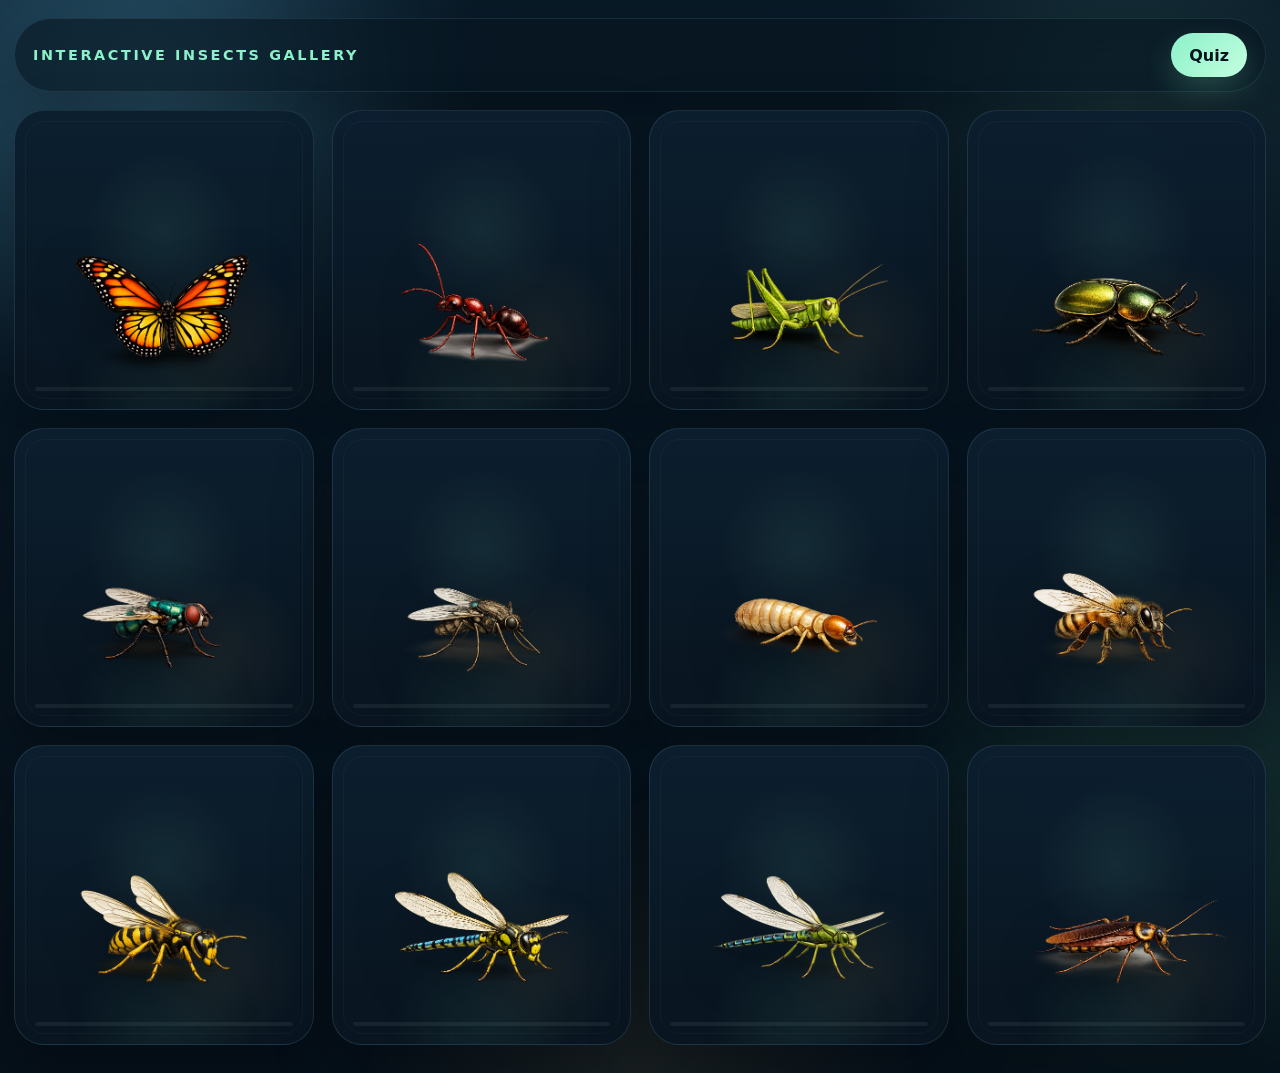
==== index.html @ 1a3d2094 "Push to Gitlab" ====
<!DOCTYPE html>
<html lang="en">
<head>
  <meta charset="UTF-8" />
  <meta name="viewport" content="width=device-width, initial-scale=1.0" />
  <title>Bio Lab Insects</title>
  <meta name="description" content="Interactive insect gallery for a university bio lab." />
  <link rel="stylesheet" href="css/styles.css" />
</head>
<body>
  <div class="app-shell">
    <header class="topbar">
      <div class="brand">Interactive Insects Gallery</div>
      <a class="quiz-link" href="quiz.html">Quiz</a>
    </header>

    <main class="gallery-wrap">
      <div id="insect-grid" class="insect-grid" aria-label="Interactive insect gallery"></div>
    </main>
  </div>

  <div id="sr-status" class="sr-only" aria-live="polite"></div>

  <script src="js/app.js"></script>
</body>
</html>
---- css/styles.css ----
:root {
  --bg-1: #06111b;
  --bg-2: #091a28;
  --panel: rgba(10, 28, 43, 0.82);
  --panel-2: rgba(13, 35, 52, 0.96);
  --line: rgba(143, 194, 226, 0.12);
  --line-strong: rgba(143, 194, 226, 0.28);
  --text: #eaf6ff;
  --muted: #9fb8c8;
  --accent: #8cf1c9;
  --accent-2: #ffd67a;
  --shadow: 0 24px 60px rgba(0, 0, 0, 0.32);
  --radius-xl: 30px;
  --radius-lg: 26px;
  --radius-md: 20px;
}

* {
  box-sizing: border-box;
}

html {
  scroll-behavior: smooth;
}

body {
  margin: 0;
  min-height: 100vh;
  font-family: Inter, ui-sans-serif, system-ui, -apple-system, BlinkMacSystemFont, "Segoe UI", sans-serif;
  color: var(--text);
  background:
    radial-gradient(circle at 12% 8%, rgba(121, 215, 255, 0.18), transparent 22%),
    radial-gradient(circle at 88% 10%, rgba(140, 241, 201, 0.12), transparent 18%),
    radial-gradient(circle at 50% 100%, rgba(255, 214, 122, 0.08), transparent 22%),
    linear-gradient(180deg, var(--bg-2) 0%, var(--bg-1) 100%);
}

body::before,
body::after {
  content: "";
  position: fixed;
  inset: auto;
  width: 34vw;
  height: 34vw;
  max-width: 420px;
  max-height: 420px;
  border-radius: 50%;
  filter: blur(78px);
  opacity: 0.12;
  pointer-events: none;
  z-index: 0;
}

body::before {
  top: -110px;
  left: -110px;
  background: #69d1ff;
}

body::after {
  right: -100px;
  bottom: -120px;
  background: #72f2b5;
}

.app-shell {
  position: relative;
  z-index: 1;
  width: min(1400px, calc(100% - 28px));
  margin: 0 auto;
  padding: 18px 0 28px;
}

.topbar {
  display: flex;
  justify-content: space-between;
  align-items: center;
  gap: 16px;
  padding: 14px 18px;
  border-radius: 999px;
  background: rgba(7, 21, 32, 0.62);
  border: 1px solid var(--line);
  backdrop-filter: blur(18px);
  box-shadow: var(--shadow);
}

.brand {
  font-size: 0.9rem;
  font-weight: 700;
  letter-spacing: 0.18em;
  text-transform: uppercase;
  color: var(--accent);
  white-space: nowrap;
}

.quiz-link,
.back-link {
  display: inline-flex;
  align-items: center;
  justify-content: center;
  min-height: 44px;
  padding: 0 18px;
  border-radius: 999px;
  text-decoration: none;
  font-weight: 700;
  color: #07141d;
  background: linear-gradient(135deg, var(--accent), #c3ffe0);
  box-shadow: 0 14px 30px rgba(140, 241, 201, 0.2);
  transition: transform 180ms ease, box-shadow 180ms ease;
}

.quiz-link:hover,
.back-link:hover {
  transform: translateY(-1px);
}

.gallery-wrap {
  margin-top: 18px;
}

.insect-grid {
  display: grid;
  grid-template-columns: repeat(4, minmax(0, 1fr));
  gap: 18px;
}

.insect-card {
  position: relative;
  aspect-ratio: 1 / 1;
  display: flex;
  align-items: center;
  justify-content: center;
  padding: 16px;
  overflow: hidden;
  border-radius: var(--radius-xl);
  border: 1px solid rgba(143, 194, 226, 0.14);
  background:
    radial-gradient(circle at 50% 40%, rgba(140, 241, 201, 0.08), transparent 34%),
    radial-gradient(circle at 70% 75%, rgba(255, 214, 122, 0.06), transparent 26%),
    linear-gradient(180deg, rgba(12, 31, 47, 0.98), rgba(9, 21, 32, 0.98));
  box-shadow: var(--shadow);
  cursor: pointer;
  user-select: none;
  touch-action: manipulation;
  transition: transform 180ms ease, border-color 180ms ease, box-shadow 180ms ease, opacity 180ms ease;
  isolation: isolate;
}

.insect-card::before {
  content: "";
  position: absolute;
  inset: 10px;
  border-radius: calc(var(--radius-xl) - 10px);
  border: 1px solid rgba(255, 255, 255, 0.03);
  pointer-events: none;
}

.insect-card::after {
  content: "";
  position: absolute;
  inset: auto 12% -18% 12%;
  height: 46%;
  background: radial-gradient(circle, rgba(140, 241, 201, 0.1), transparent 70%);
  filter: blur(18px);
  pointer-events: none;
  opacity: 0.8;
}

.insect-card:hover {
  transform: translateY(-4px);
  border-color: var(--line-strong);
  box-shadow: 0 28px 60px rgba(0, 0, 0, 0.36);
}

.insect-card:focus-visible {
  outline: 3px solid rgba(121, 215, 255, 0.5);
  outline-offset: 3px;
}

.insect-card.is-active {
  border-color: rgba(255, 214, 122, 0.74);
  box-shadow: 0 26px 70px rgba(255, 214, 122, 0.18);
}

.insect-card.is-holding .hold-meter::after {
  transform: scaleX(1);
}

.insect-card.is-busy {
  opacity: 0.34;
  cursor: not-allowed;
}

.card-media {
  position: relative;
  z-index: 1;
  width: 100%;
  height: 100%;
  display: grid;
  place-items: center;
  padding: 16px;
}

.card-media img {
  max-width: 100%;
  max-height: 100%;
  width: auto;
  height: auto;
  object-fit: contain;
  filter: drop-shadow(0 18px 24px rgba(0, 0, 0, 0.28));
  transition: transform 220ms ease, filter 220ms ease;
  transform: translateZ(0);
}

.insect-card:hover .card-media img,
.insect-card.is-active .card-media img {
  transform: scale(1.03) translateY(-2px);
  filter: drop-shadow(0 26px 32px rgba(0, 0, 0, 0.36));
}

.hold-meter {
  position: absolute;
  left: 20px;
  right: 20px;
  bottom: 18px;
  height: 4px;
  border-radius: 999px;
  overflow: hidden;
  background: rgba(255, 255, 255, 0.06);
}

.hold-meter::after {
  content: "";
  position: absolute;
  inset: 0;
  transform-origin: left center;
  transform: scaleX(0);
  transition: transform 2s linear;
  background: linear-gradient(90deg, var(--accent), var(--accent-2));
}

.quiz-page {
  min-height: 100vh;
  display: grid;
  place-items: center;
  padding: 24px;
}

.quiz-panel {
  width: min(680px, 100%);
  padding: 36px;
  border-radius: 32px;
  text-align: center;
  background: rgba(8, 25, 38, 0.84);
  border: 1px solid var(--line);
  backdrop-filter: blur(18px);
  box-shadow: var(--shadow);
}

.quiz-panel h1 {
  margin: 0 0 10px;
  font-size: clamp(2rem, 5vw, 3rem);
}

.quiz-panel p {
  margin: 0;
  color: var(--muted);
  line-height: 1.7;
}

.quiz-actions {
  margin-top: 22px;
  display: flex;
  justify-content: center;
}

.sr-only {
  position: absolute;
  width: 1px;
  height: 1px;
  padding: 0;
  margin: -1px;
  overflow: hidden;
  clip: rect(0, 0, 0, 0);
  white-space: nowrap;
  border: 0;
}

@media (max-width: 1100px) {
  .insect-grid {
    grid-template-columns: repeat(3, minmax(0, 1fr));
  }
}

@media (max-width: 760px) {
  .app-shell {
    width: min(100% - 18px, 100%);
  }

  .topbar {
    padding: 12px 14px;
  }

  .brand {
    font-size: 0.76rem;
    letter-spacing: 0.14em;
  }

  .insect-grid {
    grid-template-columns: repeat(2, minmax(0, 1fr));
    gap: 14px;
  }

  .insect-card {
    padding: 10px;
    border-radius: 22px;
  }

  .card-media {
    padding: 10px;
  }

  .hold-meter {
    left: 14px;
    right: 14px;
    bottom: 12px;
  }

  .quiz-panel {
    padding: 28px 22px;
  }
}
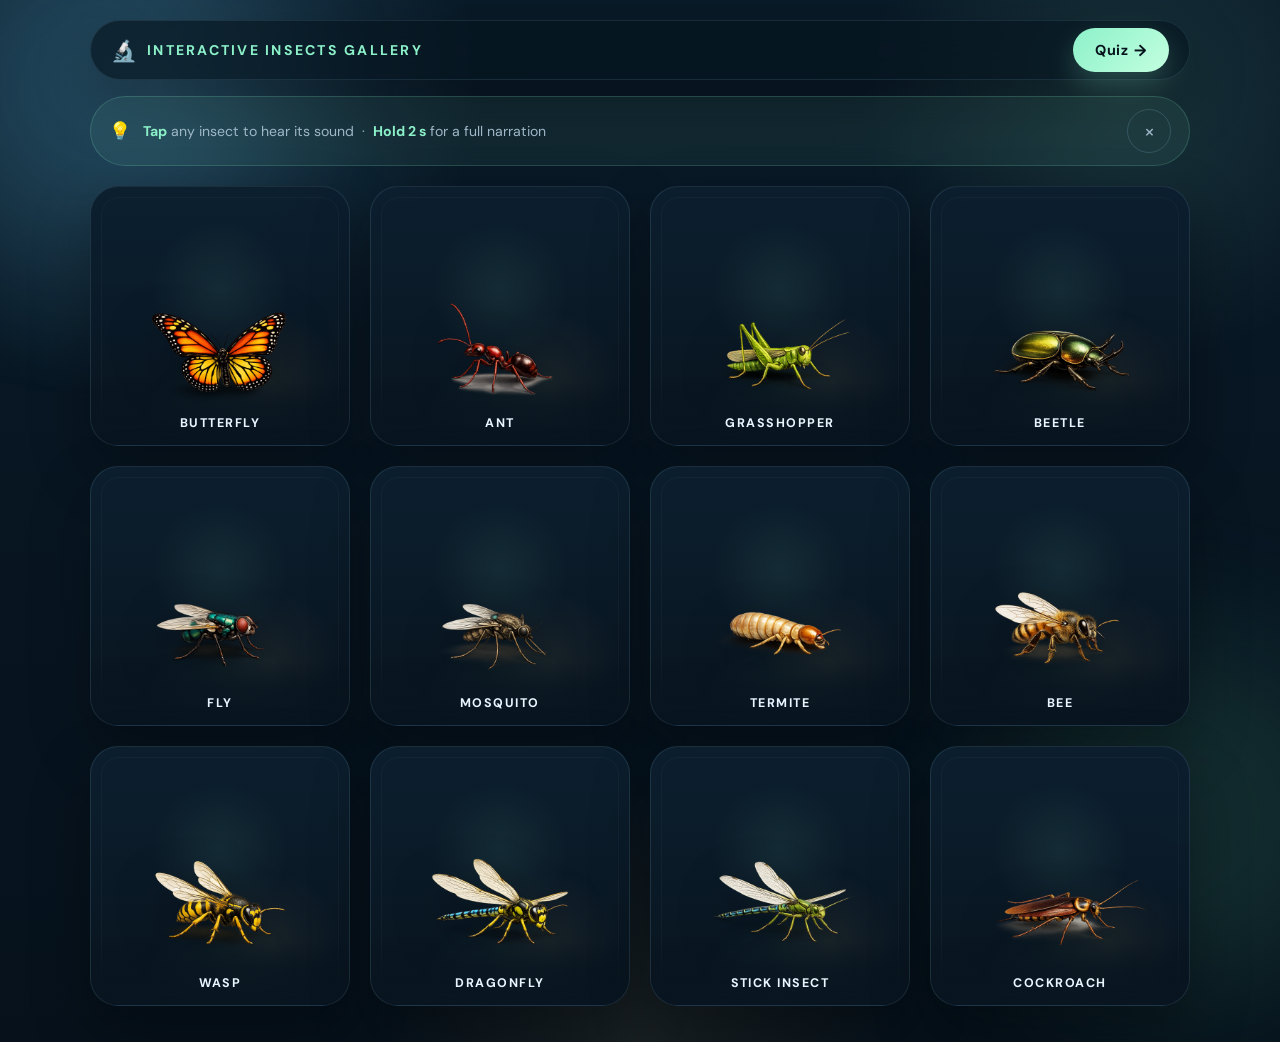
==== commit 7f800440: "Optimization for Ipad 11inch" ====
--- a/index.html
+++ b/index.html
@@ -2,16 +2,34 @@
 <html lang="en">
 <head>
   <meta charset="UTF-8" />
-  <meta name="viewport" content="width=device-width, initial-scale=1.0" />
+  <!--
+    iPad 11-inch (iPad Air 4/5, iPad Pro 11"):
+    Portrait: 834 × 1194 pt  |  Landscape: 1194 × 834 pt
+    viewport-fit=cover handles notch/safe-area on newer iPad Pro models
+  -->
+  <meta name="viewport" content="width=device-width, initial-scale=1.0, viewport-fit=cover" />
+  <meta name="apple-mobile-web-app-capable" content="yes" />
+  <meta name="apple-mobile-web-app-status-bar-style" content="black-translucent" />
   <title>Bio Lab Insects</title>
   <meta name="description" content="Interactive insect gallery for a university bio lab." />
+  <link rel="preconnect" href="https://fonts.googleapis.com" />
+  <link rel="preconnect" href="https://fonts.gstatic.com" crossorigin />
+  <link href="https://fonts.googleapis.com/css2?family=DM+Sans:ital,opsz,wght@0,9..40,400;0,9..40,600;0,9..40,700;0,9..40,800&family=Space+Mono:wght@400;700&display=swap" rel="stylesheet" />
   <link rel="stylesheet" href="css/styles.css" />
 </head>
 <body>
   <div class="app-shell">
     <header class="topbar">
-      <div class="brand">Interactive Insects Gallery</div>
-      <a class="quiz-link" href="quiz.html">Quiz</a>
+      <div class="brand">
+        <span class="brand-icon" aria-hidden="true">🔬</span>
+        <span class="brand-text">Interactive Insects Gallery</span>
+      </div>
+      <div class="topbar-actions">
+        <a class="quiz-link" href="quiz.html" aria-label="Take the insect quiz">
+          <span>Quiz</span>
+          <span class="quiz-link-arrow" aria-hidden="true">→</span>
+        </a>
+      </div>
     </header>
 
     <main class="gallery-wrap">
--- a/css/styles.css
+++ b/css/styles.css
@@ -1,3 +1,9 @@
+/* ═══════════════════════════════════════════════════════════════════════════
+   INSECT EXPLORER — Optimised for iPad 11-inch (834pt portrait / 1194pt landscape)
+   Tested targets: Safari iPadOS 16+, Chrome iOS/iPadOS 120+
+   ═══════════════════════════════════════════════════════════════════════════ */
+
+/* ── Design tokens ──────────────────────────────────────────────────────── */
 :root {
   --bg-1: #06111b;
   --bg-2: #091a28;
@@ -10,31 +16,60 @@
   --accent: #8cf1c9;
   --accent-2: #ffd67a;
   --shadow: 0 24px 60px rgba(0, 0, 0, 0.32);
-  --radius-xl: 30px;
-  --radius-lg: 26px;
-  --radius-md: 20px;
-}
-
-* {
-  box-sizing: border-box;
-}
+  --radius-xl: 28px;
+  --radius-lg: 22px;
+  --radius-md: 18px;
+
+  /* iPad 11" grid — portrait: 3 col, landscape: 4 col */
+  --grid-cols: 3;
+  --grid-gap: 20px;
+
+  /* Touch target floor — Apple HIG recommends 44pt minimum */
+  --touch-min: 44px;
+
+  /* Safe area insets for iPad Pro 11" with Face ID */
+  --safe-top:    env(safe-area-inset-top,    0px);
+  --safe-right:  env(safe-area-inset-right,  0px);
+  --safe-bottom: env(safe-area-inset-bottom, 0px);
+  --safe-left:   env(safe-area-inset-left,   0px);
+
+  /* Font stack — DM Sans loaded from Google Fonts; Space Mono for mono accents */
+  --font-body: "DM Sans", ui-sans-serif, -apple-system, BlinkMacSystemFont, sans-serif;
+  --font-mono: "Space Mono", ui-monospace, monospace;
+}
+
+/* ── Reset ──────────────────────────────────────────────────────────────── */
+*, *::before, *::after { box-sizing: border-box; }
 
 html {
   scroll-behavior: smooth;
+  /* Prevent iPadOS Safari from auto-zooming on input focus (not relevant here
+     but good hygiene; text-size-adjust stops font inflation in landscape) */
+  -webkit-text-size-adjust: 100%;
+  text-size-adjust: 100%;
 }
 
 body {
   margin: 0;
-  min-height: 100vh;
-  font-family: Inter, ui-sans-serif, system-ui, -apple-system, BlinkMacSystemFont, "Segoe UI", sans-serif;
+  min-height: 100svh; /* svh is supported in Safari 15.4+ / Chrome 108+ */
+  font-family: var(--font-body);
+  font-size: 16px; /* explicit base; rem values are stable */
   color: var(--text);
+  /* -webkit-overflow-scrolling: touch is deprecated but harmless */
+  overscroll-behavior: none; /* prevent pull-to-refresh while holding cards */
   background:
-    radial-gradient(circle at 12% 8%, rgba(121, 215, 255, 0.18), transparent 22%),
+    radial-gradient(circle at 12% 8%,  rgba(121, 215, 255, 0.18), transparent 22%),
     radial-gradient(circle at 88% 10%, rgba(140, 241, 201, 0.12), transparent 18%),
-    radial-gradient(circle at 50% 100%, rgba(255, 214, 122, 0.08), transparent 22%),
+    radial-gradient(circle at 50% 100%,rgba(255, 214, 122, 0.08), transparent 22%),
     linear-gradient(180deg, var(--bg-2) 0%, var(--bg-1) 100%);
-}
-
+  /* iPad-safe padding */
+  padding-top: var(--safe-top);
+  padding-left: var(--safe-left);
+  padding-right: var(--safe-right);
+  padding-bottom: var(--safe-bottom);
+}
+
+/* Ambient glow orbs — fixed so they don't scroll */
 body::before,
 body::after {
   content: "";
@@ -42,108 +77,159 @@
   inset: auto;
   width: 34vw;
   height: 34vw;
-  max-width: 420px;
-  max-height: 420px;
+  max-width: 380px;
+  max-height: 380px;
   border-radius: 50%;
-  filter: blur(78px);
-  opacity: 0.12;
+  filter: blur(72px);
+  opacity: 0.11;
   pointer-events: none;
   z-index: 0;
 }
-
-body::before {
-  top: -110px;
-  left: -110px;
-  background: #69d1ff;
-}
-
-body::after {
-  right: -100px;
-  bottom: -120px;
-  background: #72f2b5;
-}
-
+body::before { top: -100px; left: -100px; background: #69d1ff; }
+body::after  { right: -90px; bottom: -110px; background: #72f2b5; }
+
+/* ── App shell ──────────────────────────────────────────────────────────── */
 .app-shell {
   position: relative;
   z-index: 1;
-  width: min(1400px, calc(100% - 28px));
+  /*
+    iPad 11" portrait: 834pt usable. We want a comfortable content width
+    with symmetrical gutters. max-width 800px gives ~17px side padding each.
+    In landscape (1194pt) we cap at 1100px.
+  */
+  width: min(1100px, calc(100% - 32px));
   margin: 0 auto;
-  padding: 18px 0 28px;
-}
-
+  padding: 20px 0 36px;
+}
+
+/* ── Top navigation bar ─────────────────────────────────────────────────── */
 .topbar {
   display: flex;
   justify-content: space-between;
   align-items: center;
   gap: 16px;
-  padding: 14px 18px;
+  padding: 0 20px;
+  height: 60px; /* fixed height — taller than 44pt for comfortable tap area */
   border-radius: 999px;
-  background: rgba(7, 21, 32, 0.62);
+  background: rgba(7, 21, 32, 0.68);
   border: 1px solid var(--line);
-  backdrop-filter: blur(18px);
+  backdrop-filter: blur(20px);
+  -webkit-backdrop-filter: blur(20px);
   box-shadow: var(--shadow);
+  /* Prevent accidental text selection while tapping */
+  -webkit-user-select: none;
+  user-select: none;
 }
 
 .brand {
-  font-size: 0.9rem;
+  display: flex;
+  align-items: center;
+  gap: 10px;
+  min-width: 0; /* allow truncation */
+}
+
+.brand-icon {
+  font-size: 1.3rem;
+  flex-shrink: 0;
+}
+
+.brand-text {
+  font-size: 0.88rem;
   font-weight: 700;
-  letter-spacing: 0.18em;
+  letter-spacing: 0.16em;
   text-transform: uppercase;
   color: var(--accent);
   white-space: nowrap;
-}
-
+  overflow: hidden;
+  text-overflow: ellipsis;
+}
+
+/* Quiz / Back links — pill buttons */
 .quiz-link,
 .back-link {
   display: inline-flex;
   align-items: center;
-  justify-content: center;
-  min-height: 44px;
-  padding: 0 18px;
+  gap: 6px;
+  min-height: var(--touch-min); /* 44px — Apple HIG touch target */
+  min-width: var(--touch-min);
+  padding: 0 22px;
   border-radius: 999px;
   text-decoration: none;
   font-weight: 700;
+  font-size: 0.9rem;
+  letter-spacing: 0.04em;
   color: #07141d;
   background: linear-gradient(135deg, var(--accent), #c3ffe0);
-  box-shadow: 0 14px 30px rgba(140, 241, 201, 0.2);
-  transition: transform 180ms ease, box-shadow 180ms ease;
-}
-
-.quiz-link:hover,
-.back-link:hover {
-  transform: translateY(-1px);
-}
-
-.gallery-wrap {
-  margin-top: 18px;
-}
-
+  box-shadow: 0 12px 28px rgba(140, 241, 201, 0.22);
+  /* Use opacity for active state — more reliable than :hover on iOS Safari */
+  transition: opacity 150ms ease, transform 150ms ease;
+  -webkit-tap-highlight-color: transparent;
+  touch-action: manipulation;
+}
+
+.quiz-link-arrow { font-size: 1rem; }
+
+/* Active state works on both touch and mouse */
+.quiz-link:active,
+.back-link:active {
+  opacity: 0.82;
+  transform: scale(0.97);
+}
+
+/* Hover only on devices that support it (non-touch) */
+@media (hover: hover) {
+  .quiz-link:hover,
+  .back-link:hover {
+    transform: translateY(-2px);
+    box-shadow: 0 18px 36px rgba(140, 241, 201, 0.28);
+  }
+}
+
+/* ── Gallery section ────────────────────────────────────────────────────── */
+.gallery-wrap { margin-top: 20px; }
+
+/* ── Insect grid ─────────────────────────────────────────────────────────
+   iPad 11" portrait (834pt): 3 columns gives ~252pt per card — ideal.
+   iPad 11" landscape (1194pt): 4 columns via orientation media query.
+   ──────────────────────────────────────────────────────────────────────── */
 .insect-grid {
   display: grid;
-  grid-template-columns: repeat(4, minmax(0, 1fr));
-  gap: 18px;
-}
-
+  grid-template-columns: repeat(var(--grid-cols), minmax(0, 1fr));
+  gap: var(--grid-gap);
+}
+
+/* ── Individual insect card ─────────────────────────────────────────────── */
 .insect-card {
   position: relative;
   aspect-ratio: 1 / 1;
   display: flex;
   align-items: center;
   justify-content: center;
-  padding: 16px;
+  padding: 18px;
   overflow: hidden;
   border-radius: var(--radius-xl);
-  border: 1px solid rgba(143, 194, 226, 0.14);
+  border: 1.5px solid rgba(143, 194, 226, 0.14);
   background:
     radial-gradient(circle at 50% 40%, rgba(140, 241, 201, 0.08), transparent 34%),
     radial-gradient(circle at 70% 75%, rgba(255, 214, 122, 0.06), transparent 26%),
     linear-gradient(180deg, rgba(12, 31, 47, 0.98), rgba(9, 21, 32, 0.98));
   box-shadow: var(--shadow);
   cursor: pointer;
+  /* Separate transitions for each property avoids jank on iPad GPU compositing */
+  transition:
+    transform 180ms ease,
+    border-color 180ms ease,
+    box-shadow 180ms ease,
+    opacity 180ms ease;
+  isolation: isolate;
+  /* Critical for touch on iPad — prevents scroll-cancellation fighting */
+  touch-action: none;
+  -webkit-user-select: none;
   user-select: none;
-  touch-action: manipulation;
-  transition: transform 180ms ease, border-color 180ms ease, box-shadow 180ms ease, opacity 180ms ease;
-  isolation: isolate;
+  -webkit-touch-callout: none;
+  /* Promote to its own GPU layer for smooth transforms */
+  will-change: transform;
+  -webkit-tap-highlight-color: transparent;
 }
 
 .insect-card::before {
@@ -166,15 +252,27 @@
   opacity: 0.8;
 }
 
-.insect-card:hover {
-  transform: translateY(-4px);
-  border-color: var(--line-strong);
-  box-shadow: 0 28px 60px rgba(0, 0, 0, 0.36);
+/* Hover — only fire on pointer:fine (mouse/trackpad on iPad with Magic Keyboard) */
+@media (hover: hover) and (pointer: fine) {
+  .insect-card:hover {
+    transform: translateY(-4px);
+    border-color: var(--line-strong);
+    box-shadow: 0 28px 60px rgba(0, 0, 0, 0.36);
+  }
+  .insect-card:hover .card-media img {
+    transform: scale(1.04) translateY(-2px);
+    filter: drop-shadow(0 26px 32px rgba(0, 0, 0, 0.36));
+  }
+}
+
+/* Active press feedback for touch — immediate visual response */
+.insect-card:active:not(.is-busy) {
+  transform: scale(0.97);
 }
 
 .insect-card:focus-visible {
-  outline: 3px solid rgba(121, 215, 255, 0.5);
-  outline-offset: 3px;
+  outline: 3px solid rgba(121, 215, 255, 0.6);
+  outline-offset: 4px;
 }
 
 .insect-card.is-active {
@@ -182,15 +280,12 @@
   box-shadow: 0 26px 70px rgba(255, 214, 122, 0.18);
 }
 
-.insect-card.is-holding .hold-meter::after {
-  transform: scaleX(1);
-}
-
 .insect-card.is-busy {
   opacity: 0.34;
   cursor: not-allowed;
 }
 
+/* ── Card media (image container) ─────────────────────────────────────── */
 .card-media {
   position: relative;
   z-index: 1;
@@ -198,7 +293,7 @@
   height: 100%;
   display: grid;
   place-items: center;
-  padding: 16px;
+  padding: 20px 20px 44px; /* bottom padding makes room for the name label */
 }
 
 .card-media img {
@@ -209,124 +304,761 @@
   object-fit: contain;
   filter: drop-shadow(0 18px 24px rgba(0, 0, 0, 0.28));
   transition: transform 220ms ease, filter 220ms ease;
+  /* translateZ(0) triggers GPU rasterisation → smoother animations on A-series */
   transform: translateZ(0);
-}
-
-.insect-card:hover .card-media img,
+  pointer-events: none;
+  -webkit-user-drag: none;
+  user-select: none;
+  /* Crisp insect edges — turn off browser smoothing that blurs pixel art/photos */
+  image-rendering: -webkit-optimize-contrast;
+}
+
 .insect-card.is-active .card-media img {
-  transform: scale(1.03) translateY(-2px);
+  transform: scale(1.04) translateY(-2px);
   filter: drop-shadow(0 26px 32px rgba(0, 0, 0, 0.36));
 }
 
+/* ── Card name label ────────────────────────────────────────────────────── */
+.card-name {
+  position: absolute;
+  bottom: 0;
+  left: 0;
+  right: 0;
+  z-index: 2;
+  padding: 32px 14px 14px;
+  text-align: center;
+  font-size: 0.78rem;
+  font-weight: 700;
+  letter-spacing: 0.12em;
+  text-transform: uppercase;
+  color: var(--text);
+  background: linear-gradient(
+    to bottom,
+    transparent 0%,
+    rgba(9, 21, 32, 0.72) 40%,
+    rgba(9, 21, 32, 0.97) 100%
+  );
+  pointer-events: none;
+  transition: color 200ms ease;
+  /* Prevent label text from being selectable on long-press */
+  -webkit-user-select: none;
+  user-select: none;
+}
+
+.insect-card.is-active .card-name { color: var(--accent); }
+
+/* ── Hold-to-narrate progress meter ─────────────────────────────────────── */
 .hold-meter {
   position: absolute;
-  left: 20px;
-  right: 20px;
-  bottom: 18px;
-  height: 4px;
+  left: 16px;
+  right: 16px;
+  bottom: 50px; /* above name label */
+  height: 5px;
   border-radius: 999px;
   overflow: hidden;
-  background: rgba(255, 255, 255, 0.06);
-}
-
-.hold-meter::after {
-  content: "";
+  background: rgba(255, 255, 255, 0.08);
+  opacity: 0;
+  transition: opacity 200ms ease;
+  z-index: 3;
+}
+
+.insect-card.is-holding .hold-meter { opacity: 1; }
+
+.hold-meter-fill {
   position: absolute;
   inset: 0;
   transform-origin: left center;
   transform: scaleX(0);
+  background: linear-gradient(90deg, var(--accent), var(--accent-2));
+  border-radius: 999px;
+}
+
+.insect-card.is-holding .hold-meter-fill {
+  transform: scaleX(1);
   transition: transform 2s linear;
-  background: linear-gradient(90deg, var(--accent), var(--accent-2));
-}
-
-.quiz-page {
-  min-height: 100vh;
+}
+
+/* ── Close (stop narration) button ──────────────────────────────────────── */
+.card-close {
+  position: absolute;
+  top: 12px;
+  right: 12px;
+  z-index: 4;
+  /* 44×44 touch target — Apple HIG minimum */
+  width: 44px;
+  height: 44px;
+  border: 1px solid rgba(255, 255, 255, 0.16);
+  border-radius: 999px;
+  background: rgba(5, 14, 22, 0.82);
+  color: var(--text);
+  font: inherit;
+  font-size: 22px;
+  line-height: 1;
   display: grid;
   place-items: center;
-  padding: 24px;
-}
-
-.quiz-panel {
-  width: min(680px, 100%);
-  padding: 36px;
-  border-radius: 32px;
-  text-align: center;
-  background: rgba(8, 25, 38, 0.84);
-  border: 1px solid var(--line);
-  backdrop-filter: blur(18px);
-  box-shadow: var(--shadow);
-}
-
-.quiz-panel h1 {
-  margin: 0 0 10px;
-  font-size: clamp(2rem, 5vw, 3rem);
-}
-
-.quiz-panel p {
-  margin: 0;
+  cursor: pointer;
+  opacity: 0;
+  pointer-events: none;
+  transform: scale(0.88);
+  transition: opacity 160ms ease, transform 160ms ease, background 160ms ease;
+  backdrop-filter: blur(10px);
+  -webkit-backdrop-filter: blur(10px);
+  -webkit-tap-highlight-color: transparent;
+  touch-action: manipulation;
+}
+
+.insect-card.is-narrating .card-close {
+  opacity: 1;
+  pointer-events: auto;
+  transform: scale(1);
+}
+
+.card-close:active { background: rgba(20, 40, 58, 0.96); }
+
+@media (hover: hover) {
+  .card-close:hover {
+    background: rgba(12, 24, 36, 0.96);
+    border-color: rgba(255, 255, 255, 0.26);
+  }
+}
+
+.card-close:focus-visible {
+  outline: 3px solid rgba(121, 215, 255, 0.5);
+  outline-offset: 2px;
+}
+
+/* ── Hint banner ────────────────────────────────────────────────────────── */
+.hint-banner {
+  margin-top: 16px;
+  border-radius: 999px;
+  background: rgba(140, 241, 201, 0.07);
+  border: 1px solid rgba(140, 241, 201, 0.18);
+  backdrop-filter: blur(12px);
+  -webkit-backdrop-filter: blur(12px);
+  overflow: hidden;
+  animation: hintSlideIn 0.45s cubic-bezier(0.34, 1.56, 0.64, 1) both;
+}
+
+.hint-hiding { animation: hintSlideOut 0.32s ease forwards !important; }
+
+@keyframes hintSlideIn {
+  from { opacity: 0; transform: translateY(-10px); max-height: 0; }
+  to   { opacity: 1; transform: translateY(0);     max-height: 80px; }
+}
+@keyframes hintSlideOut {
+  from { opacity: 1; max-height: 80px; }
+  to   { opacity: 0; max-height: 0;    }
+}
+
+.hint-inner {
+  display: flex;
+  align-items: center;
+  gap: 12px;
+  padding: 12px 18px;
+}
+
+.hint-icon  { font-size: 1.1rem; flex-shrink: 0; }
+.hint-text  { flex: 1; font-size: 0.88rem; color: var(--muted); line-height: 1.45; }
+.hint-text strong { color: var(--accent); font-weight: 700; }
+
+.hint-close {
+  flex-shrink: 0;
+  /* 44×44 touch target */
+  width: 44px;
+  height: 44px;
+  border-radius: 50%;
+  border: 1px solid rgba(143, 194, 226, 0.2);
+  background: transparent;
   color: var(--muted);
-  line-height: 1.7;
-}
-
-.quiz-actions {
-  margin-top: 22px;
-  display: flex;
-  justify-content: center;
-}
-
+  font-size: 20px;
+  line-height: 1;
+  display: grid;
+  place-items: center;
+  cursor: pointer;
+  transition: background 150ms ease, color 150ms ease;
+  font-family: inherit;
+  -webkit-tap-highlight-color: transparent;
+}
+.hint-close:active { background: rgba(255, 255, 255, 0.08); color: var(--text); }
+
+/* ── Accessibility ──────────────────────────────────────────────────────── */
 .sr-only {
   position: absolute;
-  width: 1px;
-  height: 1px;
-  padding: 0;
-  margin: -1px;
+  width: 1px; height: 1px;
+  padding: 0; margin: -1px;
   overflow: hidden;
   clip: rect(0, 0, 0, 0);
   white-space: nowrap;
   border: 0;
 }
 
-@media (max-width: 1100px) {
-  .insect-grid {
-    grid-template-columns: repeat(3, minmax(0, 1fr));
-  }
-}
-
-@media (max-width: 760px) {
+/* ════════════════════════════════════════════════════════════════════════════
+   QUIZ PAGE STYLES
+   ════════════════════════════════════════════════════════════════════════════ */
+
+/* ── Quiz layout shell ──────────────────────────────────────────────────── */
+.quiz-page {
+  min-height: 100svh;
+  display: flex;
+  flex-direction: column;
+  align-items: center;
+  padding: 0 16px 48px;
+  /* Apply safe-area to padding */
+  padding-left: max(16px, calc(16px + var(--safe-left)));
+  padding-right: max(16px, calc(16px + var(--safe-right)));
+  padding-bottom: max(48px, calc(48px + var(--safe-bottom)));
+}
+
+/* ── Splash ─────────────────────────────────────────────────────────────── */
+#splash {
+  flex: 1;
+  display: flex;
+  align-items: center;
+  justify-content: center;
+  width: 100%;
+}
+
+.splash-panel {
+  width: min(580px, 100%);
+  padding: 52px 44px;
+  border-radius: 32px;
+  text-align: center;
+  background: rgba(8, 25, 38, 0.88);
+  border: 1px solid var(--line);
+  backdrop-filter: blur(22px);
+  -webkit-backdrop-filter: blur(22px);
+  box-shadow: var(--shadow);
+  animation: fadeUp 0.5s ease both;
+}
+
+.splash-panel .emoji-big {
+  font-size: 4.5rem;
+  line-height: 1;
+  margin-bottom: 20px;
+  display: block;
+}
+
+.splash-panel h1 {
+  margin: 0 0 14px;
+  font-size: clamp(2rem, 4vw, 2.8rem);
+  font-weight: 800;
+  background: linear-gradient(135deg, var(--accent), #c3ffe0);
+  -webkit-background-clip: text;
+  background-clip: text;
+  -webkit-text-fill-color: transparent;
+}
+
+.splash-panel p {
+  margin: 0 0 36px;
+  color: var(--muted);
+  font-size: 1.05rem;
+  line-height: 1.75;
+}
+
+.btn-start {
+  display: inline-flex;
+  align-items: center;
+  gap: 10px;
+  min-height: var(--touch-min); /* 44pt */
+  padding: 14px 40px;
+  border-radius: 999px;
+  border: none;
+  font-family: var(--font-body);
+  font-size: 1rem;
+  font-weight: 700;
+  letter-spacing: 0.04em;
+  cursor: pointer;
+  color: #07141d;
+  background: linear-gradient(135deg, var(--accent), #c3ffe0);
+  box-shadow: 0 14px 36px rgba(140, 241, 201, 0.26);
+  transition: opacity 150ms ease, transform 150ms ease;
+  -webkit-tap-highlight-color: transparent;
+  touch-action: manipulation;
+}
+.btn-start:active { opacity: 0.82; transform: scale(0.97); }
+@media (hover: hover) {
+  .btn-start:hover { transform: translateY(-2px); box-shadow: 0 20px 44px rgba(140, 241, 201, 0.32); }
+}
+
+/* ── Active quiz area ───────────────────────────────────────────────────── */
+#quiz-area {
+  display: none;
+  /*
+    iPad 11" portrait: 834pt — cap quiz at 900px to use full width nicely.
+    In landscape: up to 1100px.
+  */
+  width: min(900px, 100%);
+  margin-top: 28px;
+  animation: fadeUp 0.4s ease both;
+}
+
+/* Progress bar */
+.progress-wrap {
+  display: flex;
+  align-items: center;
+  gap: 16px;
+  margin-bottom: 22px;
+}
+
+.progress-track {
+  flex: 1;
+  height: 7px;
+  background: rgba(143, 194, 226, 0.12);
+  border-radius: 999px;
+  overflow: hidden;
+}
+
+.progress-fill {
+  height: 100%;
+  background: linear-gradient(90deg, var(--accent), var(--accent-2));
+  border-radius: 999px;
+  transition: width 0.4s cubic-bezier(0.34, 1.56, 0.64, 1);
+}
+
+.progress-label {
+  font-size: 0.82rem;
+  font-weight: 700;
+  letter-spacing: 0.1em;
+  color: var(--muted);
+  white-space: nowrap;
+  font-family: var(--font-mono);
+}
+
+/* ── Question card ──────────────────────────────────────────────────────── */
+.question-card {
+  padding: 30px 34px 28px;
+  border-radius: 28px;
+  background: rgba(8, 25, 38, 0.88);
+  border: 1px solid var(--line);
+  backdrop-filter: blur(22px);
+  -webkit-backdrop-filter: blur(22px);
+  box-shadow: var(--shadow);
+  margin-bottom: 22px;
+  animation: fadeUp 0.35s ease both;
+}
+
+.q-meta {
+  display: flex;
+  align-items: flex-start;
+  gap: 14px;
+  margin-bottom: 22px;
+}
+
+.q-badge {
+  display: inline-flex;
+  align-items: center;
+  justify-content: center;
+  width: 36px;
+  height: 36px;
+  border-radius: 50%;
+  background: linear-gradient(135deg, var(--accent), #c3ffe0);
+  color: #07141d;
+  font-size: 0.85rem;
+  font-weight: 800;
+  font-family: var(--font-mono);
+  flex-shrink: 0;
+  margin-top: 3px;
+}
+
+.q-text {
+  margin: 0;
+  font-size: clamp(1.05rem, 2.2vw, 1.22rem);
+  font-weight: 600;
+  color: var(--text);
+  line-height: 1.55;
+}
+
+/* ── Choice grid ────────────────────────────────────────────────────────── */
+/*
+  iPad 11" portrait: 4 columns fits nicely within 900px quiz container.
+  Each choice is ~200pt — comfortable for touch.
+*/
+.choices-grid {
+  display: grid;
+  grid-template-columns: repeat(4, 1fr);
+  gap: 16px;
+}
+
+.choice-btn {
+  position: relative;
+  aspect-ratio: 1 / 1;
+  display: flex;
+  flex-direction: column;
+  align-items: center;
+  justify-content: flex-end;
+  padding: 0 0 14px;
+  overflow: hidden;
+  border-radius: 22px;
+  border: 2px solid rgba(143, 194, 226, 0.14);
+  background:
+    radial-gradient(circle at 50% 40%, rgba(140, 241, 201, 0.06), transparent 50%),
+    linear-gradient(180deg, rgba(12, 31, 47, 0.98), rgba(9, 21, 32, 0.98));
+  cursor: pointer;
+  transition: transform 180ms ease, border-color 180ms ease, box-shadow 180ms ease;
+  -webkit-user-select: none;
+  user-select: none;
+  isolation: isolate;
+  -webkit-tap-highlight-color: transparent;
+  touch-action: manipulation;
+}
+
+/* Active press feedback */
+.choice-btn:active:not(:disabled) {
+  transform: scale(0.96);
+}
+
+@media (hover: hover) and (pointer: fine) {
+  .choice-btn:hover:not(:disabled) {
+    transform: translateY(-4px);
+    border-color: var(--line-strong);
+    box-shadow: 0 18px 40px rgba(0, 0, 0, 0.34);
+  }
+  .choice-btn:hover:not(:disabled) img { transform: scale(1.06); }
+}
+
+.choice-btn:focus-visible {
+  outline: 3px solid rgba(121, 215, 255, 0.5);
+  outline-offset: 3px;
+}
+
+.choice-btn img {
+  position: absolute;
+  inset: 0;
+  width: 100%;
+  height: 100%;
+  object-fit: contain;
+  padding: 14px 14px 46px;
+  pointer-events: none;
+  transition: transform 200ms ease, filter 200ms ease;
+  filter: drop-shadow(0 10px 16px rgba(0, 0, 0, 0.3));
+  image-rendering: -webkit-optimize-contrast;
+}
+
+.choice-label {
+  position: relative;
+  z-index: 2;
+  width: 100%;
+  padding: 0 8px;
+  text-align: center;
+  font-size: 0.78rem;
+  font-weight: 700;
+  letter-spacing: 0.06em;
+  text-transform: uppercase;
+  color: var(--muted);
+  transition: color 180ms ease;
+  white-space: nowrap;
+  overflow: hidden;
+  text-overflow: ellipsis;
+}
+
+.choice-btn:hover:not(:disabled) .choice-label { color: var(--text); }
+
+/* Feedback overlay */
+.feedback-overlay {
+  position: absolute;
+  inset: 0;
+  display: flex;
+  flex-direction: column;
+  align-items: center;
+  justify-content: center;
+  gap: 8px;
+  border-radius: 20px;
+  opacity: 0;
+  transition: opacity 0.2s ease;
+  z-index: 5;
+  padding: 12px;
+}
+
+.choice-btn.correct .feedback-overlay { background: rgba(14, 58, 34, 0.78); opacity: 1; }
+.choice-btn.wrong   .feedback-overlay { background: rgba(80, 12, 12, 0.78); opacity: 1; }
+
+.choice-btn.correct { border-color: rgba(140, 241, 201, 0.75); box-shadow: 0 0 0 1px rgba(140, 241, 201, 0.3), 0 18px 40px rgba(140, 241, 201, 0.18); }
+.choice-btn.wrong   { border-color: rgba(255, 80, 80, 0.65);   box-shadow: 0 0 0 1px rgba(255, 80, 80, 0.2),  0 18px 40px rgba(255, 60, 60, 0.14); }
+
+.choice-btn.dim { opacity: 0.32; }
+.choice-btn:disabled { cursor: default; }
+
+.feedback-icon {
+  font-size: 2.6rem;
+  line-height: 1;
+  display: inline-block;
+  animation: popIn 0.35s cubic-bezier(0.34, 1.56, 0.64, 1) both;
+}
+
+.feedback-name {
+  font-size: 0.74rem;
+  font-weight: 800;
+  letter-spacing: 0.08em;
+  text-transform: uppercase;
+  color: rgba(255, 255, 255, 0.92);
+  text-align: center;
+  animation: fadeUp 0.3s ease 0.1s both;
+  line-height: 1.3;
+}
+
+/* ── Quiz controls ──────────────────────────────────────────────────────── */
+.quiz-controls {
+  display: flex;
+  align-items: center;
+  justify-content: flex-end;
+  gap: 12px;
+  margin-top: 8px;
+}
+
+.btn-ghost {
+  display: inline-flex;
+  align-items: center;
+  justify-content: center;
+  gap: 7px;
+  min-height: var(--touch-min); /* 44pt */
+  padding: 0 24px;
+  border-radius: 999px;
+  border: 1px solid var(--line-strong);
+  background: transparent;
+  font-family: var(--font-body);
+  font-size: 0.88rem;
+  font-weight: 700;
+  letter-spacing: 0.06em;
+  color: var(--muted);
+  cursor: pointer;
+  transition: color 160ms ease, border-color 160ms ease, background 160ms ease;
+  -webkit-tap-highlight-color: transparent;
+  touch-action: manipulation;
+}
+
+.btn-ghost:active { background: rgba(255, 255, 255, 0.05); }
+
+@media (hover: hover) {
+  .btn-ghost:hover { color: var(--text); border-color: rgba(143, 194, 226, 0.45); background: rgba(255, 255, 255, 0.04); }
+}
+
+.btn-abort       { color: rgba(255, 100, 100, 0.7); border-color: rgba(255, 80, 80, 0.22); }
+.btn-abort:active{ background: rgba(255, 60, 60, 0.08); }
+@media (hover: hover) {
+  .btn-abort:hover { color: #ff7070; border-color: rgba(255, 80, 80, 0.5); background: rgba(255, 60, 60, 0.06); }
+}
+
+.controls-divider {
+  width: 1px;
+  height: 22px;
+  background: var(--line-strong);
+  flex-shrink: 0;
+}
+
+/* ── Results ────────────────────────────────────────────────────────────── */
+#results {
+  display: none;
+  flex: 1;
+  align-items: center;
+  justify-content: center;
+  width: 100%;
+}
+
+.results-panel {
+  width: min(540px, 100%);
+  padding: 52px 44px;
+  border-radius: 32px;
+  text-align: center;
+  background: rgba(8, 25, 38, 0.88);
+  border: 1px solid var(--line);
+  backdrop-filter: blur(22px);
+  -webkit-backdrop-filter: blur(22px);
+  box-shadow: var(--shadow);
+  animation: fadeUp 0.5s ease both;
+}
+
+.score-circle {
+  width: 140px;
+  height: 140px;
+  border-radius: 50%;
+  margin: 0 auto 26px;
+  display: flex;
+  flex-direction: column;
+  align-items: center;
+  justify-content: center;
+  background: conic-gradient(var(--accent) 0deg, rgba(143, 194, 226, 0.1) 0deg);
+  box-shadow: 0 0 0 7px rgba(8, 25, 38, 0.88), 0 0 0 9px rgba(140, 241, 201, 0.14);
+}
+
+.score-circle-inner {
+  width: 104px;
+  height: 104px;
+  border-radius: 50%;
+  background: rgba(8, 25, 38, 0.98);
+  display: flex;
+  flex-direction: column;
+  align-items: center;
+  justify-content: center;
+}
+
+.score-number { font-size: 2.2rem; font-weight: 800; color: var(--accent); line-height: 1; font-family: var(--font-mono); }
+.score-total  { font-size: 0.78rem; color: var(--muted); letter-spacing: 0.06em; }
+
+.results-panel h2  { margin: 0 0 10px; font-size: 1.65rem; font-weight: 800; }
+.result-msg        { margin: 0 0 36px; color: var(--muted); line-height: 1.75; font-size: 1rem; }
+
+.results-actions {
+  display: flex;
+  gap: 14px;
+  justify-content: center;
+  flex-wrap: wrap;
+}
+
+/* ── Abort modal ────────────────────────────────────────────────────────── */
+#abort-modal {
+  display: none;
+  position: fixed;
+  inset: 0;
+  background: rgba(3, 10, 18, 0.8);
+  backdrop-filter: blur(10px);
+  -webkit-backdrop-filter: blur(10px);
+  z-index: 200;
+  align-items: center;
+  justify-content: center;
+  /* Padding for safe areas */
+  padding: var(--safe-top) var(--safe-right) var(--safe-bottom) var(--safe-left);
+}
+
+#abort-modal.open { display: flex; }
+
+.modal-box {
+  width: min(420px, calc(100% - 32px));
+  padding: 40px 36px;
+  border-radius: 28px;
+  background: rgba(8, 25, 38, 0.97);
+  border: 1px solid var(--line-strong);
+  box-shadow: 0 40px 80px rgba(0, 0, 0, 0.54);
+  text-align: center;
+  animation: fadeUp 0.3s ease both;
+}
+
+.modal-box h3 { margin: 0 0 12px; font-size: 1.35rem; font-weight: 800; }
+.modal-box p  { margin: 0 0 30px; color: var(--muted); line-height: 1.65; }
+
+.modal-actions { display: flex; gap: 14px; justify-content: center; }
+
+.btn-danger {
+  display: inline-flex;
+  align-items: center;
+  justify-content: center;
+  min-height: var(--touch-min);
+  padding: 0 28px;
+  border-radius: 999px;
+  border: none;
+  font-family: var(--font-body);
+  font-size: 0.92rem;
+  font-weight: 700;
+  cursor: pointer;
+  background: linear-gradient(135deg, #ff5252, #ff8080);
+  color: #fff;
+  box-shadow: 0 8px 24px rgba(255, 80, 80, 0.28);
+  transition: opacity 150ms ease, transform 150ms ease;
+  -webkit-tap-highlight-color: transparent;
+  touch-action: manipulation;
+}
+.btn-danger:active { opacity: 0.84; transform: scale(0.97); }
+@media (hover: hover) { .btn-danger:hover { transform: translateY(-1px); } }
+
+/* ── Animations ─────────────────────────────────────────────────────────── */
+@keyframes fadeUp {
+  from { opacity: 0; transform: translateY(18px); }
+  to   { opacity: 1; transform: translateY(0); }
+}
+
+@keyframes popIn {
+  0%   { transform: scale(0.5); opacity: 0; }
+  60%  { transform: scale(1.2); }
+  100% { transform: scale(1);   opacity: 1; }
+}
+
+/* ════════════════════════════════════════════════════════════════════════════
+   RESPONSIVE — iPad 11" focused breakpoints
+   ════════════════════════════════════════════════════════════════════════════
+
+   iPad 11" dimensions (CSS pixels / points):
+     Portrait:  834 × 1194
+     Landscape: 1194 × 834
+
+   We target the exact portrait width (834px) and below for portrait,
+   and the landscape width (1194px) and above for landscape.
+   ════════════════════════════════════════════════════════════════════════════ */
+
+/* ── iPad 11" PORTRAIT (≤ 834px) ── 3-column gallery grid, 4-column quiz */
+@media screen and (max-width: 834px) {
+  :root {
+    --grid-cols: 3;
+    --grid-gap: 18px;
+  }
+
   .app-shell {
-    width: min(100% - 18px, 100%);
+    width: min(100%, calc(100% - 28px));
+    padding: 18px 0 30px;
   }
 
   .topbar {
-    padding: 12px 14px;
-  }
-
-  .brand {
-    font-size: 0.76rem;
-    letter-spacing: 0.14em;
-  }
-
-  .insect-grid {
-    grid-template-columns: repeat(2, minmax(0, 1fr));
-    gap: 14px;
-  }
-
-  .insect-card {
-    padding: 10px;
-    border-radius: 22px;
-  }
-
-  .card-media {
-    padding: 10px;
+    height: 56px;
+    padding: 0 18px;
+  }
+
+  .brand-text { font-size: 0.82rem; }
+
+  .gallery-wrap { margin-top: 18px; }
+
+  .card-media { padding: 18px 18px 42px; }
+
+  .card-name {
+    font-size: 0.74rem;
+    padding: 28px 12px 12px;
   }
 
   .hold-meter {
     left: 14px;
     right: 14px;
-    bottom: 12px;
-  }
-
-  .quiz-panel {
-    padding: 28px 22px;
-  }
-}
+    bottom: 48px;
+  }
+
+  /* Quiz — keep 4 columns in portrait (choices are ~180pt each — fine for touch) */
+  .choices-grid { gap: 14px; }
+  .question-card { padding: 26px 28px 24px; }
+}
+
+/* ── iPad 11" LANDSCAPE — 4-column gallery grid */
+@media screen and (min-width: 835px) and (max-width: 1194px) and (orientation: landscape) {
+  :root {
+    --grid-cols: 4;
+    --grid-gap: 18px;
+  }
+
+  .app-shell { width: min(1100px, calc(100% - 32px)); }
+}
+
+/* ── iPad 11" LANDSCAPE wide (1194px+) ── 4 columns */
+@media screen and (min-width: 1100px) {
+  :root { --grid-cols: 4; --grid-gap: 20px; }
+}
+
+/* ── Small iPad / large phone landscape — 2-column quiz choices */
+@media screen and (max-width: 680px) {
+  .choices-grid { grid-template-columns: repeat(2, 1fr); gap: 12px; }
+  .question-card { padding: 20px 16px 18px; }
+  .q-text { font-size: 0.98rem; }
+  .splash-panel, .results-panel { padding: 32px 22px; }
+}
+
+/* ── Very small screens — controls layout */
+@media screen and (max-width: 420px) {
+  .quiz-controls { justify-content: space-between; }
+  .controls-divider { display: none; }
+  .btn-ghost { font-size: 0.8rem; padding: 0 16px; }
+}
+
+/* ── Accessibility: respect reduced motion preference ──────────────────── */
+@media (prefers-reduced-motion: reduce) {
+  *,
+  *::before,
+  *::after {
+    animation-duration: 0.01ms !important;
+    animation-iteration-count: 1 !important;
+    transition-duration: 0.01ms !important;
+  }
+}
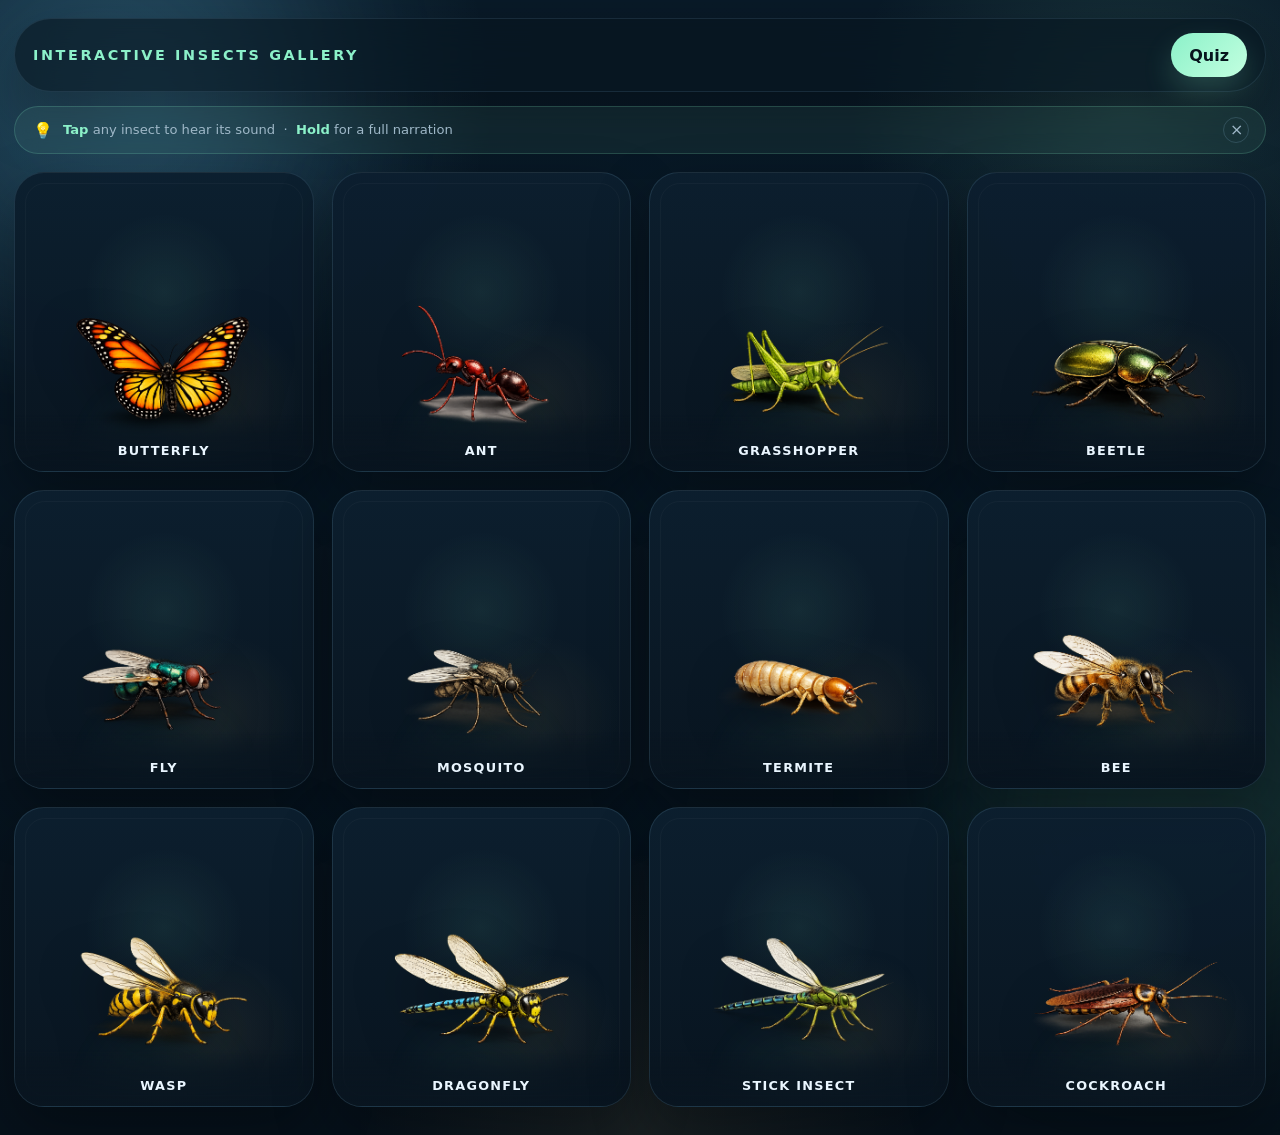
==== commit dc6b11af: "Revert "Merge pull request #1 from pdhakal07/feature/quizimprovements" This reverts commit 36c760935" ====
--- a/index.html
+++ b/index.html
@@ -2,33 +2,18 @@
 <html lang="en">
 <head>
   <meta charset="UTF-8" />
-  <!--
-    iPad 11-inch (iPad Air 4/5, iPad Pro 11"):
-    Portrait: 834 × 1194 pt  |  Landscape: 1194 × 834 pt
-    viewport-fit=cover handles notch/safe-area on newer iPad Pro models
-  -->
-  <meta name="viewport" content="width=device-width, initial-scale=1.0, viewport-fit=cover" />
-  <meta name="apple-mobile-web-app-capable" content="yes" />
-  <meta name="apple-mobile-web-app-status-bar-style" content="black-translucent" />
+  <meta name="viewport" content="width=device-width, initial-scale=1.0" />
   <title>Bio Lab Insects</title>
   <meta name="description" content="Interactive insect gallery for a university bio lab." />
-  <link rel="preconnect" href="https://fonts.googleapis.com" />
-  <link rel="preconnect" href="https://fonts.gstatic.com" crossorigin />
-  <link href="https://fonts.googleapis.com/css2?family=DM+Sans:ital,opsz,wght@0,9..40,400;0,9..40,600;0,9..40,700;0,9..40,800&family=Space+Mono:wght@400;700&display=swap" rel="stylesheet" />
   <link rel="stylesheet" href="css/styles.css" />
 </head>
 <body>
   <div class="app-shell">
     <header class="topbar">
-      <div class="brand">
-        <span class="brand-icon" aria-hidden="true">🔬</span>
-        <span class="brand-text">Interactive Insects Gallery</span>
-      </div>
+      <div class="brand">Interactive Insects Gallery</div>
+
       <div class="topbar-actions">
-        <a class="quiz-link" href="quiz.html" aria-label="Take the insect quiz">
-          <span>Quiz</span>
-          <span class="quiz-link-arrow" aria-hidden="true">→</span>
-        </a>
+        <a class="quiz-link" href="quiz.html">Quiz</a>
       </div>
     </header>
 
@@ -41,4 +26,4 @@
 
   <script src="js/app.js"></script>
 </body>
-</html>
+</html>
--- a/css/styles.css
+++ b/css/styles.css
@@ -1,9 +1,3 @@
-/* ═══════════════════════════════════════════════════════════════════════════
-   INSECT EXPLORER — Optimised for iPad 11-inch (834pt portrait / 1194pt landscape)
-   Tested targets: Safari iPadOS 16+, Chrome iOS/iPadOS 120+
-   ═══════════════════════════════════════════════════════════════════════════ */
-
-/* ── Design tokens ──────────────────────────────────────────────────────── */
 :root {
   --bg-1: #06111b;
   --bg-2: #091a28;
@@ -16,60 +10,31 @@
   --accent: #8cf1c9;
   --accent-2: #ffd67a;
   --shadow: 0 24px 60px rgba(0, 0, 0, 0.32);
-  --radius-xl: 28px;
-  --radius-lg: 22px;
-  --radius-md: 18px;
-
-  /* iPad 11" grid — portrait: 3 col, landscape: 4 col */
-  --grid-cols: 3;
-  --grid-gap: 20px;
-
-  /* Touch target floor — Apple HIG recommends 44pt minimum */
-  --touch-min: 44px;
-
-  /* Safe area insets for iPad Pro 11" with Face ID */
-  --safe-top:    env(safe-area-inset-top,    0px);
-  --safe-right:  env(safe-area-inset-right,  0px);
-  --safe-bottom: env(safe-area-inset-bottom, 0px);
-  --safe-left:   env(safe-area-inset-left,   0px);
-
-  /* Font stack — DM Sans loaded from Google Fonts; Space Mono for mono accents */
-  --font-body: "DM Sans", ui-sans-serif, -apple-system, BlinkMacSystemFont, sans-serif;
-  --font-mono: "Space Mono", ui-monospace, monospace;
-}
-
-/* ── Reset ──────────────────────────────────────────────────────────────── */
-*, *::before, *::after { box-sizing: border-box; }
+  --radius-xl: 30px;
+  --radius-lg: 26px;
+  --radius-md: 20px;
+}
+
+* {
+  box-sizing: border-box;
+}
 
 html {
   scroll-behavior: smooth;
-  /* Prevent iPadOS Safari from auto-zooming on input focus (not relevant here
-     but good hygiene; text-size-adjust stops font inflation in landscape) */
-  -webkit-text-size-adjust: 100%;
-  text-size-adjust: 100%;
 }
 
 body {
   margin: 0;
-  min-height: 100svh; /* svh is supported in Safari 15.4+ / Chrome 108+ */
-  font-family: var(--font-body);
-  font-size: 16px; /* explicit base; rem values are stable */
+  min-height: 100vh;
+  font-family: Inter, ui-sans-serif, system-ui, -apple-system, BlinkMacSystemFont, "Segoe UI", sans-serif;
   color: var(--text);
-  /* -webkit-overflow-scrolling: touch is deprecated but harmless */
-  overscroll-behavior: none; /* prevent pull-to-refresh while holding cards */
   background:
-    radial-gradient(circle at 12% 8%,  rgba(121, 215, 255, 0.18), transparent 22%),
+    radial-gradient(circle at 12% 8%, rgba(121, 215, 255, 0.18), transparent 22%),
     radial-gradient(circle at 88% 10%, rgba(140, 241, 201, 0.12), transparent 18%),
-    radial-gradient(circle at 50% 100%,rgba(255, 214, 122, 0.08), transparent 22%),
+    radial-gradient(circle at 50% 100%, rgba(255, 214, 122, 0.08), transparent 22%),
     linear-gradient(180deg, var(--bg-2) 0%, var(--bg-1) 100%);
-  /* iPad-safe padding */
-  padding-top: var(--safe-top);
-  padding-left: var(--safe-left);
-  padding-right: var(--safe-right);
-  padding-bottom: var(--safe-bottom);
-}
-
-/* Ambient glow orbs — fixed so they don't scroll */
+}
+
 body::before,
 body::after {
   content: "";
@@ -77,159 +42,111 @@
   inset: auto;
   width: 34vw;
   height: 34vw;
-  max-width: 380px;
-  max-height: 380px;
+  max-width: 420px;
+  max-height: 420px;
   border-radius: 50%;
-  filter: blur(72px);
-  opacity: 0.11;
+  filter: blur(78px);
+  opacity: 0.12;
   pointer-events: none;
   z-index: 0;
 }
-body::before { top: -100px; left: -100px; background: #69d1ff; }
-body::after  { right: -90px; bottom: -110px; background: #72f2b5; }
-
-/* ── App shell ──────────────────────────────────────────────────────────── */
+
+body::before {
+  top: -110px;
+  left: -110px;
+  background: #69d1ff;
+}
+
+body::after {
+  right: -100px;
+  bottom: -120px;
+  background: #72f2b5;
+}
+
 .app-shell {
   position: relative;
   z-index: 1;
-  /*
-    iPad 11" portrait: 834pt usable. We want a comfortable content width
-    with symmetrical gutters. max-width 800px gives ~17px side padding each.
-    In landscape (1194pt) we cap at 1100px.
-  */
-  width: min(1100px, calc(100% - 32px));
+  width: min(1400px, calc(100% - 28px));
   margin: 0 auto;
-  padding: 20px 0 36px;
-}
-
-/* ── Top navigation bar ─────────────────────────────────────────────────── */
+  padding: 18px 0 28px;
+}
+
 .topbar {
   display: flex;
   justify-content: space-between;
   align-items: center;
   gap: 16px;
-  padding: 0 20px;
-  height: 60px; /* fixed height — taller than 44pt for comfortable tap area */
-  border-radius: 999px;
-  background: rgba(7, 21, 32, 0.68);
+  padding: 14px 18px;
+  border-radius: 999px;
+  background: rgba(7, 21, 32, 0.62);
   border: 1px solid var(--line);
-  backdrop-filter: blur(20px);
-  -webkit-backdrop-filter: blur(20px);
+  backdrop-filter: blur(18px);
+  -webkit-backdrop-filter: blur(18px);
   box-shadow: var(--shadow);
-  /* Prevent accidental text selection while tapping */
-  -webkit-user-select: none;
-  user-select: none;
 }
 
 .brand {
-  display: flex;
-  align-items: center;
-  gap: 10px;
-  min-width: 0; /* allow truncation */
-}
-
-.brand-icon {
-  font-size: 1.3rem;
-  flex-shrink: 0;
-}
-
-.brand-text {
-  font-size: 0.88rem;
+  font-size: 0.9rem;
   font-weight: 700;
-  letter-spacing: 0.16em;
+  letter-spacing: 0.18em;
   text-transform: uppercase;
   color: var(--accent);
   white-space: nowrap;
-  overflow: hidden;
-  text-overflow: ellipsis;
-}
-
-/* Quiz / Back links — pill buttons */
+}
+
 .quiz-link,
 .back-link {
   display: inline-flex;
   align-items: center;
-  gap: 6px;
-  min-height: var(--touch-min); /* 44px — Apple HIG touch target */
-  min-width: var(--touch-min);
-  padding: 0 22px;
+  justify-content: center;
+  min-height: 44px;
+  padding: 0 18px;
   border-radius: 999px;
   text-decoration: none;
   font-weight: 700;
-  font-size: 0.9rem;
-  letter-spacing: 0.04em;
   color: #07141d;
   background: linear-gradient(135deg, var(--accent), #c3ffe0);
-  box-shadow: 0 12px 28px rgba(140, 241, 201, 0.22);
-  /* Use opacity for active state — more reliable than :hover on iOS Safari */
-  transition: opacity 150ms ease, transform 150ms ease;
-  -webkit-tap-highlight-color: transparent;
-  touch-action: manipulation;
-}
-
-.quiz-link-arrow { font-size: 1rem; }
-
-/* Active state works on both touch and mouse */
-.quiz-link:active,
-.back-link:active {
-  opacity: 0.82;
-  transform: scale(0.97);
-}
-
-/* Hover only on devices that support it (non-touch) */
-@media (hover: hover) {
-  .quiz-link:hover,
-  .back-link:hover {
-    transform: translateY(-2px);
-    box-shadow: 0 18px 36px rgba(140, 241, 201, 0.28);
-  }
-}
-
-/* ── Gallery section ────────────────────────────────────────────────────── */
-.gallery-wrap { margin-top: 20px; }
-
-/* ── Insect grid ─────────────────────────────────────────────────────────
-   iPad 11" portrait (834pt): 3 columns gives ~252pt per card — ideal.
-   iPad 11" landscape (1194pt): 4 columns via orientation media query.
-   ──────────────────────────────────────────────────────────────────────── */
+  box-shadow: 0 14px 30px rgba(140, 241, 201, 0.2);
+  transition: transform 180ms ease, box-shadow 180ms ease;
+}
+
+.quiz-link:hover,
+.back-link:hover {
+  transform: translateY(-1px);
+}
+
+.gallery-wrap {
+  margin-top: 18px;
+}
+
 .insect-grid {
   display: grid;
-  grid-template-columns: repeat(var(--grid-cols), minmax(0, 1fr));
-  gap: var(--grid-gap);
-}
-
-/* ── Individual insect card ─────────────────────────────────────────────── */
+  grid-template-columns: repeat(4, minmax(0, 1fr));
+  gap: 18px;
+}
+
 .insect-card {
   position: relative;
   aspect-ratio: 1 / 1;
   display: flex;
   align-items: center;
   justify-content: center;
-  padding: 18px;
+  padding: 16px;
   overflow: hidden;
   border-radius: var(--radius-xl);
-  border: 1.5px solid rgba(143, 194, 226, 0.14);
+  border: 1px solid rgba(143, 194, 226, 0.14);
   background:
     radial-gradient(circle at 50% 40%, rgba(140, 241, 201, 0.08), transparent 34%),
     radial-gradient(circle at 70% 75%, rgba(255, 214, 122, 0.06), transparent 26%),
     linear-gradient(180deg, rgba(12, 31, 47, 0.98), rgba(9, 21, 32, 0.98));
   box-shadow: var(--shadow);
   cursor: pointer;
-  /* Separate transitions for each property avoids jank on iPad GPU compositing */
-  transition:
-    transform 180ms ease,
-    border-color 180ms ease,
-    box-shadow 180ms ease,
-    opacity 180ms ease;
+  transition: transform 180ms ease, border-color 180ms ease, box-shadow 180ms ease, opacity 180ms ease;
   isolation: isolate;
-  /* Critical for touch on iPad — prevents scroll-cancellation fighting */
-  touch-action: none;
+  touch-action: manipulation;
   -webkit-user-select: none;
   user-select: none;
   -webkit-touch-callout: none;
-  /* Promote to its own GPU layer for smooth transforms */
-  will-change: transform;
-  -webkit-tap-highlight-color: transparent;
 }
 
 .insect-card::before {
@@ -252,27 +169,15 @@
   opacity: 0.8;
 }
 
-/* Hover — only fire on pointer:fine (mouse/trackpad on iPad with Magic Keyboard) */
-@media (hover: hover) and (pointer: fine) {
-  .insect-card:hover {
-    transform: translateY(-4px);
-    border-color: var(--line-strong);
-    box-shadow: 0 28px 60px rgba(0, 0, 0, 0.36);
-  }
-  .insect-card:hover .card-media img {
-    transform: scale(1.04) translateY(-2px);
-    filter: drop-shadow(0 26px 32px rgba(0, 0, 0, 0.36));
-  }
-}
-
-/* Active press feedback for touch — immediate visual response */
-.insect-card:active:not(.is-busy) {
-  transform: scale(0.97);
+.insect-card:hover {
+  transform: translateY(-4px);
+  border-color: var(--line-strong);
+  box-shadow: 0 28px 60px rgba(0, 0, 0, 0.36);
 }
 
 .insect-card:focus-visible {
-  outline: 3px solid rgba(121, 215, 255, 0.6);
-  outline-offset: 4px;
+  outline: 3px solid rgba(121, 215, 255, 0.5);
+  outline-offset: 3px;
 }
 
 .insect-card.is-active {
@@ -280,12 +185,15 @@
   box-shadow: 0 26px 70px rgba(255, 214, 122, 0.18);
 }
 
+.insect-card.is-holding .hold-meter::after {
+  transform: scaleX(1);
+}
+
 .insect-card.is-busy {
   opacity: 0.34;
   cursor: not-allowed;
 }
 
-/* ── Card media (image container) ─────────────────────────────────────── */
 .card-media {
   position: relative;
   z-index: 1;
@@ -293,7 +201,7 @@
   height: 100%;
   display: grid;
   place-items: center;
-  padding: 20px 20px 44px; /* bottom padding makes room for the name label */
+  padding: 16px;
 }
 
 .card-media img {
@@ -304,90 +212,94 @@
   object-fit: contain;
   filter: drop-shadow(0 18px 24px rgba(0, 0, 0, 0.28));
   transition: transform 220ms ease, filter 220ms ease;
-  /* translateZ(0) triggers GPU rasterisation → smoother animations on A-series */
   transform: translateZ(0);
   pointer-events: none;
   -webkit-user-drag: none;
   user-select: none;
-  /* Crisp insect edges — turn off browser smoothing that blurs pixel art/photos */
-  image-rendering: -webkit-optimize-contrast;
-}
-
+}
+
+.insect-card:hover .card-media img,
 .insect-card.is-active .card-media img {
-  transform: scale(1.04) translateY(-2px);
+  transform: scale(1.03) translateY(-2px);
   filter: drop-shadow(0 26px 32px rgba(0, 0, 0, 0.36));
 }
 
-/* ── Card name label ────────────────────────────────────────────────────── */
-.card-name {
-  position: absolute;
-  bottom: 0;
-  left: 0;
-  right: 0;
-  z-index: 2;
-  padding: 32px 14px 14px;
-  text-align: center;
-  font-size: 0.78rem;
-  font-weight: 700;
-  letter-spacing: 0.12em;
-  text-transform: uppercase;
-  color: var(--text);
-  background: linear-gradient(
-    to bottom,
-    transparent 0%,
-    rgba(9, 21, 32, 0.72) 40%,
-    rgba(9, 21, 32, 0.97) 100%
-  );
-  pointer-events: none;
-  transition: color 200ms ease;
-  /* Prevent label text from being selectable on long-press */
-  -webkit-user-select: none;
-  user-select: none;
-}
-
-.insect-card.is-active .card-name { color: var(--accent); }
-
-/* ── Hold-to-narrate progress meter ─────────────────────────────────────── */
 .hold-meter {
   position: absolute;
-  left: 16px;
-  right: 16px;
-  bottom: 50px; /* above name label */
-  height: 5px;
+  left: 20px;
+  right: 20px;
+  bottom: 18px;
+  height: 4px;
   border-radius: 999px;
   overflow: hidden;
-  background: rgba(255, 255, 255, 0.08);
-  opacity: 0;
-  transition: opacity 200ms ease;
-  z-index: 3;
-}
-
-.insect-card.is-holding .hold-meter { opacity: 1; }
-
-.hold-meter-fill {
+  background: rgba(255, 255, 255, 0.06);
+}
+
+.hold-meter::after {
+  content: "";
   position: absolute;
   inset: 0;
   transform-origin: left center;
   transform: scaleX(0);
+  transition: transform 2s linear;
   background: linear-gradient(90deg, var(--accent), var(--accent-2));
-  border-radius: 999px;
-}
-
-.insect-card.is-holding .hold-meter-fill {
-  transform: scaleX(1);
-  transition: transform 2s linear;
-}
-
-/* ── Close (stop narration) button ──────────────────────────────────────── */
+}
+
+.quiz-page {
+  min-height: 100vh;
+  display: grid;
+  place-items: center;
+  padding: 24px;
+}
+
+.quiz-panel {
+  width: min(680px, 100%);
+  padding: 36px;
+  border-radius: 32px;
+  text-align: center;
+  background: rgba(8, 25, 38, 0.84);
+  border: 1px solid var(--line);
+  backdrop-filter: blur(18px);
+  box-shadow: var(--shadow);
+}
+
+.quiz-panel h1 {
+  margin: 0 0 10px;
+  font-size: clamp(2rem, 5vw, 3rem);
+}
+
+.quiz-panel p {
+  margin: 0;
+  color: var(--muted);
+  line-height: 1.7;
+}
+
+.quiz-actions {
+  margin-top: 22px;
+  display: flex;
+  justify-content: center;
+}
+
+.sr-only {
+  position: absolute;
+  width: 1px;
+  height: 1px;
+  padding: 0;
+  margin: -1px;
+  overflow: hidden;
+  clip: rect(0, 0, 0, 0);
+  white-space: nowrap;
+  border: 0;
+}
+
 .card-close {
   position: absolute;
   top: 12px;
   right: 12px;
-  z-index: 4;
-  /* 44×44 touch target — Apple HIG minimum */
-  width: 44px;
-  height: 44px;
-  border: 1px solid rgba(255, 255, 255, 0.16);
+  z-index: 3;
+  width: 34px;
+  height: 34px;
+  border: 1px solid rgba(255, 255, 255, 0.14);
   border-radius: 999px;
   background: rgba(5, 14, 22, 0.82);
   color: var(--text);
@@ -399,12 +311,10 @@
   cursor: pointer;
   opacity: 0;
   pointer-events: none;
-  transform: scale(0.88);
-  transition: opacity 160ms ease, transform 160ms ease, background 160ms ease;
+  transform: scale(0.9);
+  transition: opacity 160ms ease, transform 160ms ease, background 160ms ease, border-color 160ms ease;
   backdrop-filter: blur(10px);
   -webkit-backdrop-filter: blur(10px);
-  -webkit-tap-highlight-color: transparent;
-  touch-action: manipulation;
 }
 
 .insect-card.is-narrating .card-close {
@@ -413,13 +323,9 @@
   transform: scale(1);
 }
 
-.card-close:active { background: rgba(20, 40, 58, 0.96); }
-
-@media (hover: hover) {
-  .card-close:hover {
-    background: rgba(12, 24, 36, 0.96);
-    border-color: rgba(255, 255, 255, 0.26);
-  }
+.card-close:hover {
+  background: rgba(12, 24, 36, 0.96);
+  border-color: rgba(255, 255, 255, 0.24);
 }
 
 .card-close:focus-visible {
@@ -427,9 +333,111 @@
   outline-offset: 2px;
 }
 
-/* ── Hint banner ────────────────────────────────────────────────────────── */
+@media (max-width: 760px) {
+  .card-close {
+    top: 10px;
+    right: 10px;
+    width: 32px;
+    height: 32px;
+    font-size: 20px;
+  }
+}
+@media (hover: none) and (pointer: coarse) {
+  .insect-card:hover {
+    transform: none;
+    border-color: rgba(143, 194, 226, 0.14);
+    box-shadow: var(--shadow);
+  }
+
+  .insect-card:hover .card-media img {
+    transform: translateZ(0);
+    filter: drop-shadow(0 18px 24px rgba(0, 0, 0, 0.28));
+  }
+}
+
+@media (max-width: 1100px) {
+  .insect-grid {
+    grid-template-columns: repeat(3, minmax(0, 1fr));
+  }
+}
+
+@media (max-width: 760px) {
+  .app-shell {
+    width: min(100% - 18px, 100%);
+  }
+
+  .topbar {
+    padding: 12px 14px;
+  }
+
+  .brand {
+    font-size: 0.76rem;
+    letter-spacing: 0.14em;
+  }
+
+  .insect-grid {
+    grid-template-columns: repeat(2, minmax(0, 1fr));
+    gap: 14px;
+  }
+
+  .insect-card {
+    padding: 10px;
+    border-radius: 22px;
+  }
+
+  .card-media {
+    padding: 10px;
+  }
+
+  .hold-meter {
+    left: 14px;
+    right: 14px;
+    bottom: 12px;
+  }
+
+  .quiz-panel {
+    padding: 28px 22px;
+  }
+}
+/* ════════════════════════════════════════════════════════
+   FIX 1 — Insect name label on gallery cards
+   ════════════════════════════════════════════════════════ */
+.card-name {
+  position: absolute;
+  bottom: 0;
+  left: 0;
+  right: 0;
+  z-index: 2;
+  padding: 28px 14px 13px;
+  text-align: center;
+  font-size: 0.8rem;
+  font-weight: 700;
+  letter-spacing: 0.1em;
+  text-transform: uppercase;
+  color: var(--text);
+  /* Gradient fade from transparent to card background */
+  background: linear-gradient(
+    to bottom,
+    transparent 0%,
+    rgba(9, 21, 32, 0.72) 40%,
+    rgba(9, 21, 32, 0.96) 100%
+  );
+  pointer-events: none;
+  /* Slide up gently on hover */
+  transition: opacity 200ms ease;
+}
+
+/* Slightly brighter name on hover / active */
+.insect-card:hover .card-name,
+.insect-card.is-active .card-name {
+  color: var(--accent);
+}
+
+/* ════════════════════════════════════════════════════════
+   FIX 2 — Onboarding hint banner
+   ════════════════════════════════════════════════════════ */
 .hint-banner {
-  margin-top: 16px;
+  margin-top: 14px;
   border-radius: 999px;
   background: rgba(140, 241, 201, 0.07);
   border: 1px solid rgba(140, 241, 201, 0.18);
@@ -439,12 +447,15 @@
   animation: hintSlideIn 0.45s cubic-bezier(0.34, 1.56, 0.64, 1) both;
 }
 
-.hint-hiding { animation: hintSlideOut 0.32s ease forwards !important; }
+.hint-hiding {
+  animation: hintSlideOut 0.32s ease forwards !important;
+}
 
 @keyframes hintSlideIn {
   from { opacity: 0; transform: translateY(-10px); max-height: 0; }
   to   { opacity: 1; transform: translateY(0);     max-height: 80px; }
 }
+
 @keyframes hintSlideOut {
   from { opacity: 1; max-height: 80px; }
   to   { opacity: 0; max-height: 0;    }
@@ -453,612 +464,119 @@
 .hint-inner {
   display: flex;
   align-items: center;
-  gap: 12px;
-  padding: 12px 18px;
-}
-
-.hint-icon  { font-size: 1.1rem; flex-shrink: 0; }
-.hint-text  { flex: 1; font-size: 0.88rem; color: var(--muted); line-height: 1.45; }
-.hint-text strong { color: var(--accent); font-weight: 700; }
+  gap: 10px;
+  padding: 10px 16px 10px 18px;
+}
+
+.hint-icon {
+  font-size: 1rem;
+  flex-shrink: 0;
+}
+
+.hint-text {
+  flex: 1;
+  font-size: 0.82rem;
+  color: var(--muted);
+  line-height: 1.4;
+}
+
+.hint-text strong {
+  color: var(--accent);
+  font-weight: 700;
+}
 
 .hint-close {
   flex-shrink: 0;
-  /* 44×44 touch target */
-  width: 44px;
-  height: 44px;
+  width: 26px;
+  height: 26px;
   border-radius: 50%;
   border: 1px solid rgba(143, 194, 226, 0.2);
   background: transparent;
   color: var(--muted);
-  font-size: 20px;
+  font-size: 16px;
   line-height: 1;
   display: grid;
   place-items: center;
   cursor: pointer;
   transition: background 150ms ease, color 150ms ease;
   font-family: inherit;
-  -webkit-tap-highlight-color: transparent;
-}
-.hint-close:active { background: rgba(255, 255, 255, 0.08); color: var(--text); }
-
-/* ── Accessibility ──────────────────────────────────────────────────────── */
-.sr-only {
-  position: absolute;
-  width: 1px; height: 1px;
-  padding: 0; margin: -1px;
+}
+
+.hint-close:hover {
+  background: rgba(255, 255, 255, 0.07);
+  color: var(--text);
+}
+
+/* ════════════════════════════════════════════════════════
+   FIX 3 — Improved hold-meter (taller + more visible)
+   ════════════════════════════════════════════════════════ */
+
+/* Override existing hold-meter */
+.hold-meter {
+  position: absolute;
+  left: 14px;
+  right: 14px;
+  bottom: 46px; /* sit above the name label */
+  height: 5px;
+  border-radius: 999px;
   overflow: hidden;
-  clip: rect(0, 0, 0, 0);
-  white-space: nowrap;
-  border: 0;
-}
-
-/* ════════════════════════════════════════════════════════════════════════════
-   QUIZ PAGE STYLES
-   ════════════════════════════════════════════════════════════════════════════ */
-
-/* ── Quiz layout shell ──────────────────────────────────────────────────── */
-.quiz-page {
-  min-height: 100svh;
-  display: flex;
-  flex-direction: column;
-  align-items: center;
-  padding: 0 16px 48px;
-  /* Apply safe-area to padding */
-  padding-left: max(16px, calc(16px + var(--safe-left)));
-  padding-right: max(16px, calc(16px + var(--safe-right)));
-  padding-bottom: max(48px, calc(48px + var(--safe-bottom)));
-}
-
-/* ── Splash ─────────────────────────────────────────────────────────────── */
-#splash {
-  flex: 1;
-  display: flex;
-  align-items: center;
-  justify-content: center;
-  width: 100%;
-}
-
-.splash-panel {
-  width: min(580px, 100%);
-  padding: 52px 44px;
-  border-radius: 32px;
-  text-align: center;
-  background: rgba(8, 25, 38, 0.88);
-  border: 1px solid var(--line);
-  backdrop-filter: blur(22px);
-  -webkit-backdrop-filter: blur(22px);
-  box-shadow: var(--shadow);
-  animation: fadeUp 0.5s ease both;
-}
-
-.splash-panel .emoji-big {
-  font-size: 4.5rem;
-  line-height: 1;
-  margin-bottom: 20px;
-  display: block;
-}
-
-.splash-panel h1 {
-  margin: 0 0 14px;
-  font-size: clamp(2rem, 4vw, 2.8rem);
-  font-weight: 800;
-  background: linear-gradient(135deg, var(--accent), #c3ffe0);
-  -webkit-background-clip: text;
-  background-clip: text;
-  -webkit-text-fill-color: transparent;
-}
-
-.splash-panel p {
-  margin: 0 0 36px;
-  color: var(--muted);
-  font-size: 1.05rem;
-  line-height: 1.75;
-}
-
-.btn-start {
-  display: inline-flex;
-  align-items: center;
-  gap: 10px;
-  min-height: var(--touch-min); /* 44pt */
-  padding: 14px 40px;
-  border-radius: 999px;
-  border: none;
-  font-family: var(--font-body);
-  font-size: 1rem;
-  font-weight: 700;
-  letter-spacing: 0.04em;
-  cursor: pointer;
-  color: #07141d;
-  background: linear-gradient(135deg, var(--accent), #c3ffe0);
-  box-shadow: 0 14px 36px rgba(140, 241, 201, 0.26);
-  transition: opacity 150ms ease, transform 150ms ease;
-  -webkit-tap-highlight-color: transparent;
-  touch-action: manipulation;
-}
-.btn-start:active { opacity: 0.82; transform: scale(0.97); }
-@media (hover: hover) {
-  .btn-start:hover { transform: translateY(-2px); box-shadow: 0 20px 44px rgba(140, 241, 201, 0.32); }
-}
-
-/* ── Active quiz area ───────────────────────────────────────────────────── */
-#quiz-area {
+  background: rgba(255, 255, 255, 0.08);
+  opacity: 0;
+  transition: opacity 200ms ease;
+}
+
+/* Only visible while holding */
+.insect-card.is-holding .hold-meter {
+  opacity: 1;
+}
+
+.hold-meter-fill {
+  position: absolute;
+  inset: 0;
+  transform-origin: left center;
+  transform: scaleX(0);
+  background: linear-gradient(90deg, var(--accent), var(--accent-2));
+  border-radius: 999px;
+}
+
+.insect-card.is-holding .hold-meter-fill {
+  transform: scaleX(1);
+  transition: transform 2s linear;
+}
+
+/* Remove old ::after approach (now using .hold-meter-fill div) */
+.hold-meter::after {
   display: none;
-  /*
-    iPad 11" portrait: 834pt — cap quiz at 900px to use full width nicely.
-    In landscape: up to 1100px.
-  */
-  width: min(900px, 100%);
-  margin-top: 28px;
-  animation: fadeUp 0.4s ease both;
-}
-
-/* Progress bar */
-.progress-wrap {
-  display: flex;
-  align-items: center;
-  gap: 16px;
-  margin-bottom: 22px;
-}
-
-.progress-track {
-  flex: 1;
-  height: 7px;
-  background: rgba(143, 194, 226, 0.12);
-  border-radius: 999px;
-  overflow: hidden;
-}
-
-.progress-fill {
-  height: 100%;
-  background: linear-gradient(90deg, var(--accent), var(--accent-2));
-  border-radius: 999px;
-  transition: width 0.4s cubic-bezier(0.34, 1.56, 0.64, 1);
-}
-
-.progress-label {
-  font-size: 0.82rem;
-  font-weight: 700;
-  letter-spacing: 0.1em;
-  color: var(--muted);
-  white-space: nowrap;
-  font-family: var(--font-mono);
-}
-
-/* ── Question card ──────────────────────────────────────────────────────── */
-.question-card {
-  padding: 30px 34px 28px;
-  border-radius: 28px;
-  background: rgba(8, 25, 38, 0.88);
-  border: 1px solid var(--line);
-  backdrop-filter: blur(22px);
-  -webkit-backdrop-filter: blur(22px);
-  box-shadow: var(--shadow);
-  margin-bottom: 22px;
-  animation: fadeUp 0.35s ease both;
-}
-
-.q-meta {
-  display: flex;
-  align-items: flex-start;
-  gap: 14px;
-  margin-bottom: 22px;
-}
-
-.q-badge {
-  display: inline-flex;
-  align-items: center;
-  justify-content: center;
-  width: 36px;
-  height: 36px;
-  border-radius: 50%;
-  background: linear-gradient(135deg, var(--accent), #c3ffe0);
-  color: #07141d;
-  font-size: 0.85rem;
-  font-weight: 800;
-  font-family: var(--font-mono);
-  flex-shrink: 0;
-  margin-top: 3px;
-}
-
-.q-text {
-  margin: 0;
-  font-size: clamp(1.05rem, 2.2vw, 1.22rem);
-  font-weight: 600;
-  color: var(--text);
-  line-height: 1.55;
-}
-
-/* ── Choice grid ────────────────────────────────────────────────────────── */
-/*
-  iPad 11" portrait: 4 columns fits nicely within 900px quiz container.
-  Each choice is ~200pt — comfortable for touch.
-*/
-.choices-grid {
-  display: grid;
-  grid-template-columns: repeat(4, 1fr);
-  gap: 16px;
-}
-
-.choice-btn {
-  position: relative;
-  aspect-ratio: 1 / 1;
-  display: flex;
-  flex-direction: column;
-  align-items: center;
-  justify-content: flex-end;
-  padding: 0 0 14px;
-  overflow: hidden;
-  border-radius: 22px;
-  border: 2px solid rgba(143, 194, 226, 0.14);
-  background:
-    radial-gradient(circle at 50% 40%, rgba(140, 241, 201, 0.06), transparent 50%),
-    linear-gradient(180deg, rgba(12, 31, 47, 0.98), rgba(9, 21, 32, 0.98));
-  cursor: pointer;
-  transition: transform 180ms ease, border-color 180ms ease, box-shadow 180ms ease;
-  -webkit-user-select: none;
-  user-select: none;
-  isolation: isolate;
-  -webkit-tap-highlight-color: transparent;
-  touch-action: manipulation;
-}
-
-/* Active press feedback */
-.choice-btn:active:not(:disabled) {
-  transform: scale(0.96);
-}
-
-@media (hover: hover) and (pointer: fine) {
-  .choice-btn:hover:not(:disabled) {
-    transform: translateY(-4px);
-    border-color: var(--line-strong);
-    box-shadow: 0 18px 40px rgba(0, 0, 0, 0.34);
-  }
-  .choice-btn:hover:not(:disabled) img { transform: scale(1.06); }
-}
-
-.choice-btn:focus-visible {
-  outline: 3px solid rgba(121, 215, 255, 0.5);
-  outline-offset: 3px;
-}
-
-.choice-btn img {
-  position: absolute;
-  inset: 0;
-  width: 100%;
-  height: 100%;
-  object-fit: contain;
-  padding: 14px 14px 46px;
-  pointer-events: none;
-  transition: transform 200ms ease, filter 200ms ease;
-  filter: drop-shadow(0 10px 16px rgba(0, 0, 0, 0.3));
-  image-rendering: -webkit-optimize-contrast;
-}
-
-.choice-label {
-  position: relative;
-  z-index: 2;
-  width: 100%;
-  padding: 0 8px;
-  text-align: center;
-  font-size: 0.78rem;
-  font-weight: 700;
-  letter-spacing: 0.06em;
-  text-transform: uppercase;
-  color: var(--muted);
-  transition: color 180ms ease;
-  white-space: nowrap;
-  overflow: hidden;
-  text-overflow: ellipsis;
-}
-
-.choice-btn:hover:not(:disabled) .choice-label { color: var(--text); }
-
-/* Feedback overlay */
-.feedback-overlay {
-  position: absolute;
-  inset: 0;
-  display: flex;
-  flex-direction: column;
-  align-items: center;
-  justify-content: center;
-  gap: 8px;
-  border-radius: 20px;
-  opacity: 0;
-  transition: opacity 0.2s ease;
-  z-index: 5;
-  padding: 12px;
-}
-
-.choice-btn.correct .feedback-overlay { background: rgba(14, 58, 34, 0.78); opacity: 1; }
-.choice-btn.wrong   .feedback-overlay { background: rgba(80, 12, 12, 0.78); opacity: 1; }
-
-.choice-btn.correct { border-color: rgba(140, 241, 201, 0.75); box-shadow: 0 0 0 1px rgba(140, 241, 201, 0.3), 0 18px 40px rgba(140, 241, 201, 0.18); }
-.choice-btn.wrong   { border-color: rgba(255, 80, 80, 0.65);   box-shadow: 0 0 0 1px rgba(255, 80, 80, 0.2),  0 18px 40px rgba(255, 60, 60, 0.14); }
-
-.choice-btn.dim { opacity: 0.32; }
-.choice-btn:disabled { cursor: default; }
-
-.feedback-icon {
-  font-size: 2.6rem;
-  line-height: 1;
-  display: inline-block;
-  animation: popIn 0.35s cubic-bezier(0.34, 1.56, 0.64, 1) both;
-}
-
-.feedback-name {
-  font-size: 0.74rem;
-  font-weight: 800;
-  letter-spacing: 0.08em;
-  text-transform: uppercase;
-  color: rgba(255, 255, 255, 0.92);
-  text-align: center;
-  animation: fadeUp 0.3s ease 0.1s both;
-  line-height: 1.3;
-}
-
-/* ── Quiz controls ──────────────────────────────────────────────────────── */
-.quiz-controls {
-  display: flex;
-  align-items: center;
-  justify-content: flex-end;
-  gap: 12px;
-  margin-top: 8px;
-}
-
-.btn-ghost {
-  display: inline-flex;
-  align-items: center;
-  justify-content: center;
-  gap: 7px;
-  min-height: var(--touch-min); /* 44pt */
-  padding: 0 24px;
-  border-radius: 999px;
-  border: 1px solid var(--line-strong);
-  background: transparent;
-  font-family: var(--font-body);
-  font-size: 0.88rem;
-  font-weight: 700;
-  letter-spacing: 0.06em;
-  color: var(--muted);
-  cursor: pointer;
-  transition: color 160ms ease, border-color 160ms ease, background 160ms ease;
-  -webkit-tap-highlight-color: transparent;
-  touch-action: manipulation;
-}
-
-.btn-ghost:active { background: rgba(255, 255, 255, 0.05); }
-
-@media (hover: hover) {
-  .btn-ghost:hover { color: var(--text); border-color: rgba(143, 194, 226, 0.45); background: rgba(255, 255, 255, 0.04); }
-}
-
-.btn-abort       { color: rgba(255, 100, 100, 0.7); border-color: rgba(255, 80, 80, 0.22); }
-.btn-abort:active{ background: rgba(255, 60, 60, 0.08); }
-@media (hover: hover) {
-  .btn-abort:hover { color: #ff7070; border-color: rgba(255, 80, 80, 0.5); background: rgba(255, 60, 60, 0.06); }
-}
-
-.controls-divider {
-  width: 1px;
-  height: 22px;
-  background: var(--line-strong);
-  flex-shrink: 0;
-}
-
-/* ── Results ────────────────────────────────────────────────────────────── */
-#results {
-  display: none;
-  flex: 1;
-  align-items: center;
-  justify-content: center;
-  width: 100%;
-}
-
-.results-panel {
-  width: min(540px, 100%);
-  padding: 52px 44px;
-  border-radius: 32px;
-  text-align: center;
-  background: rgba(8, 25, 38, 0.88);
-  border: 1px solid var(--line);
-  backdrop-filter: blur(22px);
-  -webkit-backdrop-filter: blur(22px);
-  box-shadow: var(--shadow);
-  animation: fadeUp 0.5s ease both;
-}
-
-.score-circle {
-  width: 140px;
-  height: 140px;
-  border-radius: 50%;
-  margin: 0 auto 26px;
-  display: flex;
-  flex-direction: column;
-  align-items: center;
-  justify-content: center;
-  background: conic-gradient(var(--accent) 0deg, rgba(143, 194, 226, 0.1) 0deg);
-  box-shadow: 0 0 0 7px rgba(8, 25, 38, 0.88), 0 0 0 9px rgba(140, 241, 201, 0.14);
-}
-
-.score-circle-inner {
-  width: 104px;
-  height: 104px;
-  border-radius: 50%;
-  background: rgba(8, 25, 38, 0.98);
-  display: flex;
-  flex-direction: column;
-  align-items: center;
-  justify-content: center;
-}
-
-.score-number { font-size: 2.2rem; font-weight: 800; color: var(--accent); line-height: 1; font-family: var(--font-mono); }
-.score-total  { font-size: 0.78rem; color: var(--muted); letter-spacing: 0.06em; }
-
-.results-panel h2  { margin: 0 0 10px; font-size: 1.65rem; font-weight: 800; }
-.result-msg        { margin: 0 0 36px; color: var(--muted); line-height: 1.75; font-size: 1rem; }
-
-.results-actions {
-  display: flex;
-  gap: 14px;
-  justify-content: center;
-  flex-wrap: wrap;
-}
-
-/* ── Abort modal ────────────────────────────────────────────────────────── */
-#abort-modal {
-  display: none;
-  position: fixed;
-  inset: 0;
-  background: rgba(3, 10, 18, 0.8);
-  backdrop-filter: blur(10px);
-  -webkit-backdrop-filter: blur(10px);
-  z-index: 200;
-  align-items: center;
-  justify-content: center;
-  /* Padding for safe areas */
-  padding: var(--safe-top) var(--safe-right) var(--safe-bottom) var(--safe-left);
-}
-
-#abort-modal.open { display: flex; }
-
-.modal-box {
-  width: min(420px, calc(100% - 32px));
-  padding: 40px 36px;
-  border-radius: 28px;
-  background: rgba(8, 25, 38, 0.97);
-  border: 1px solid var(--line-strong);
-  box-shadow: 0 40px 80px rgba(0, 0, 0, 0.54);
-  text-align: center;
-  animation: fadeUp 0.3s ease both;
-}
-
-.modal-box h3 { margin: 0 0 12px; font-size: 1.35rem; font-weight: 800; }
-.modal-box p  { margin: 0 0 30px; color: var(--muted); line-height: 1.65; }
-
-.modal-actions { display: flex; gap: 14px; justify-content: center; }
-
-.btn-danger {
-  display: inline-flex;
-  align-items: center;
-  justify-content: center;
-  min-height: var(--touch-min);
-  padding: 0 28px;
-  border-radius: 999px;
-  border: none;
-  font-family: var(--font-body);
-  font-size: 0.92rem;
-  font-weight: 700;
-  cursor: pointer;
-  background: linear-gradient(135deg, #ff5252, #ff8080);
-  color: #fff;
-  box-shadow: 0 8px 24px rgba(255, 80, 80, 0.28);
-  transition: opacity 150ms ease, transform 150ms ease;
-  -webkit-tap-highlight-color: transparent;
-  touch-action: manipulation;
-}
-.btn-danger:active { opacity: 0.84; transform: scale(0.97); }
-@media (hover: hover) { .btn-danger:hover { transform: translateY(-1px); } }
-
-/* ── Animations ─────────────────────────────────────────────────────────── */
-@keyframes fadeUp {
-  from { opacity: 0; transform: translateY(18px); }
-  to   { opacity: 1; transform: translateY(0); }
-}
-
-@keyframes popIn {
-  0%   { transform: scale(0.5); opacity: 0; }
-  60%  { transform: scale(1.2); }
-  100% { transform: scale(1);   opacity: 1; }
-}
-
-/* ════════════════════════════════════════════════════════════════════════════
-   RESPONSIVE — iPad 11" focused breakpoints
-   ════════════════════════════════════════════════════════════════════════════
-
-   iPad 11" dimensions (CSS pixels / points):
-     Portrait:  834 × 1194
-     Landscape: 1194 × 834
-
-   We target the exact portrait width (834px) and below for portrait,
-   and the landscape width (1194px) and above for landscape.
-   ════════════════════════════════════════════════════════════════════════════ */
-
-/* ── iPad 11" PORTRAIT (≤ 834px) ── 3-column gallery grid, 4-column quiz */
-@media screen and (max-width: 834px) {
-  :root {
-    --grid-cols: 3;
-    --grid-gap: 18px;
-  }
-
-  .app-shell {
-    width: min(100%, calc(100% - 28px));
-    padding: 18px 0 30px;
-  }
-
-  .topbar {
-    height: 56px;
-    padding: 0 18px;
-  }
-
-  .brand-text { font-size: 0.82rem; }
-
-  .gallery-wrap { margin-top: 18px; }
-
-  .card-media { padding: 18px 18px 42px; }
-
+}
+
+/* ════════════════════════════════════════════════════════
+   Responsive adjustments for new elements
+   ════════════════════════════════════════════════════════ */
+@media (max-width: 760px) {
   .card-name {
-    font-size: 0.74rem;
-    padding: 28px 12px 12px;
+    font-size: 0.72rem;
+    padding: 22px 10px 10px;
   }
 
   .hold-meter {
-    left: 14px;
-    right: 14px;
-    bottom: 48px;
-  }
-
-  /* Quiz — keep 4 columns in portrait (choices are ~180pt each — fine for touch) */
-  .choices-grid { gap: 14px; }
-  .question-card { padding: 26px 28px 24px; }
-}
-
-/* ── iPad 11" LANDSCAPE — 4-column gallery grid */
-@media screen and (min-width: 835px) and (max-width: 1194px) and (orientation: landscape) {
-  :root {
-    --grid-cols: 4;
-    --grid-gap: 18px;
-  }
-
-  .app-shell { width: min(1100px, calc(100% - 32px)); }
-}
-
-/* ── iPad 11" LANDSCAPE wide (1194px+) ── 4 columns */
-@media screen and (min-width: 1100px) {
-  :root { --grid-cols: 4; --grid-gap: 20px; }
-}
-
-/* ── Small iPad / large phone landscape — 2-column quiz choices */
-@media screen and (max-width: 680px) {
-  .choices-grid { grid-template-columns: repeat(2, 1fr); gap: 12px; }
-  .question-card { padding: 20px 16px 18px; }
-  .q-text { font-size: 0.98rem; }
-  .splash-panel, .results-panel { padding: 32px 22px; }
-}
-
-/* ── Very small screens — controls layout */
-@media screen and (max-width: 420px) {
-  .quiz-controls { justify-content: space-between; }
-  .controls-divider { display: none; }
-  .btn-ghost { font-size: 0.8rem; padding: 0 16px; }
-}
-
-/* ── Accessibility: respect reduced motion preference ──────────────────── */
-@media (prefers-reduced-motion: reduce) {
-  *,
-  *::before,
-  *::after {
-    animation-duration: 0.01ms !important;
-    animation-iteration-count: 1 !important;
-    transition-duration: 0.01ms !important;
-  }
-}
+    left: 10px;
+    right: 10px;
+    bottom: 40px;
+    height: 4px;
+  }
+
+  .hint-text {
+    font-size: 0.76rem;
+  }
+}
+
+@media (max-width: 480px) {
+  .hint-banner {
+    border-radius: 16px;
+  }
+
+  .hint-inner {
+    padding: 10px 12px;
+    gap: 8px;
+  }
+}
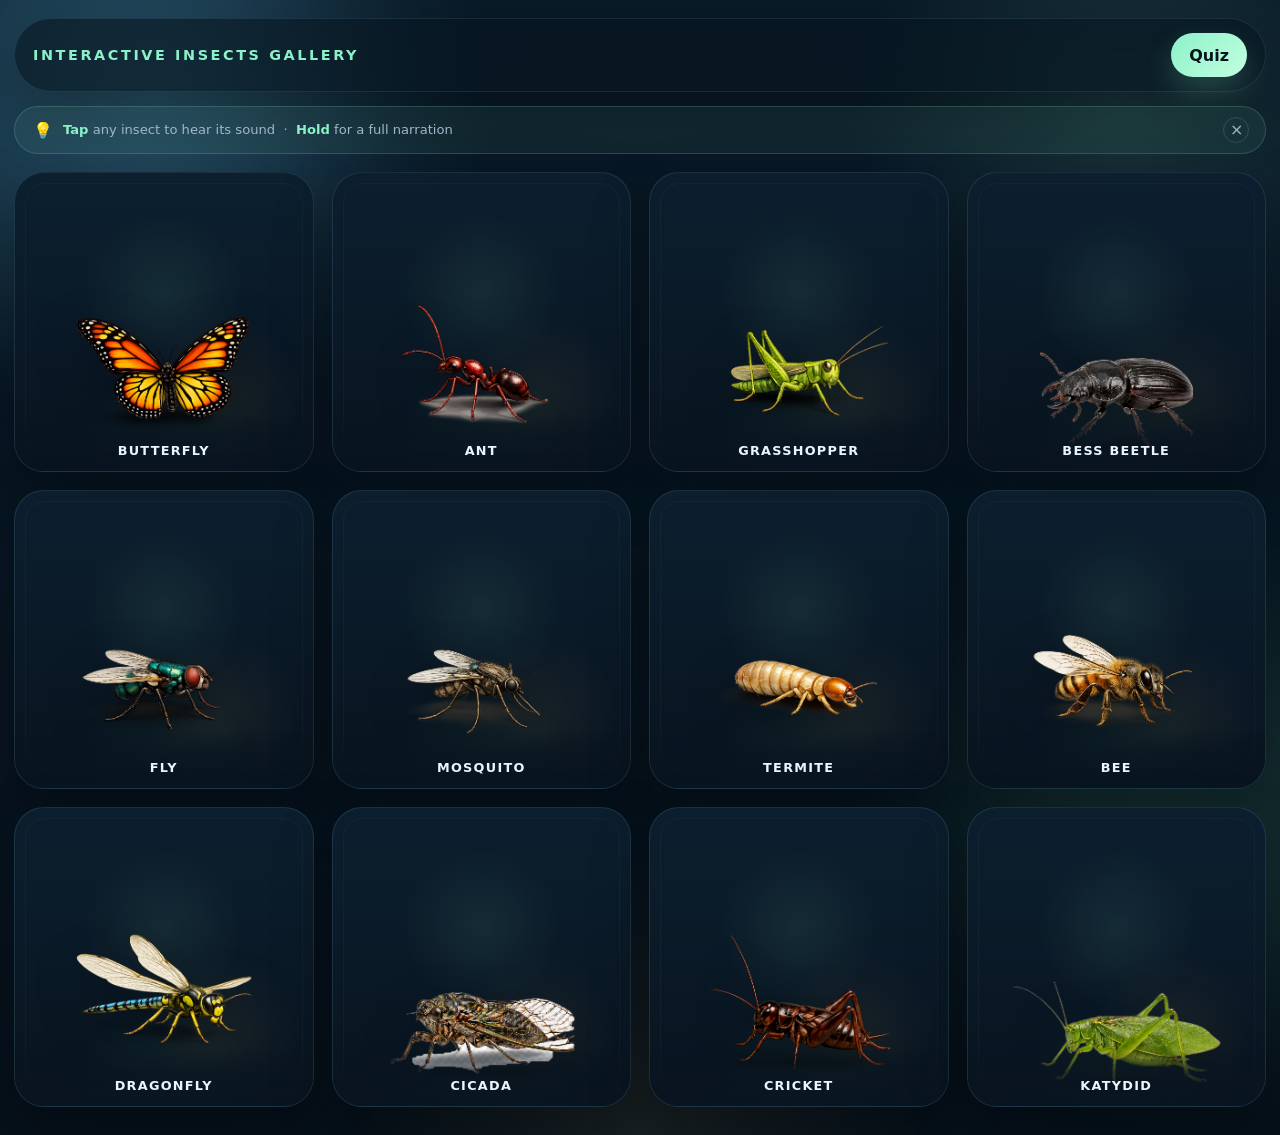
==== commit a3bccc27: "Updated requirement, updated Insects and quiz quesiton" ====
--- a/index.html
+++ b/index.html
@@ -24,6 +24,7 @@
 
   <div id="sr-status" class="sr-only" aria-live="polite"></div>
 
+  <script src="js/insects.js"></script>
   <script src="js/app.js"></script>
 </body>
 </html>
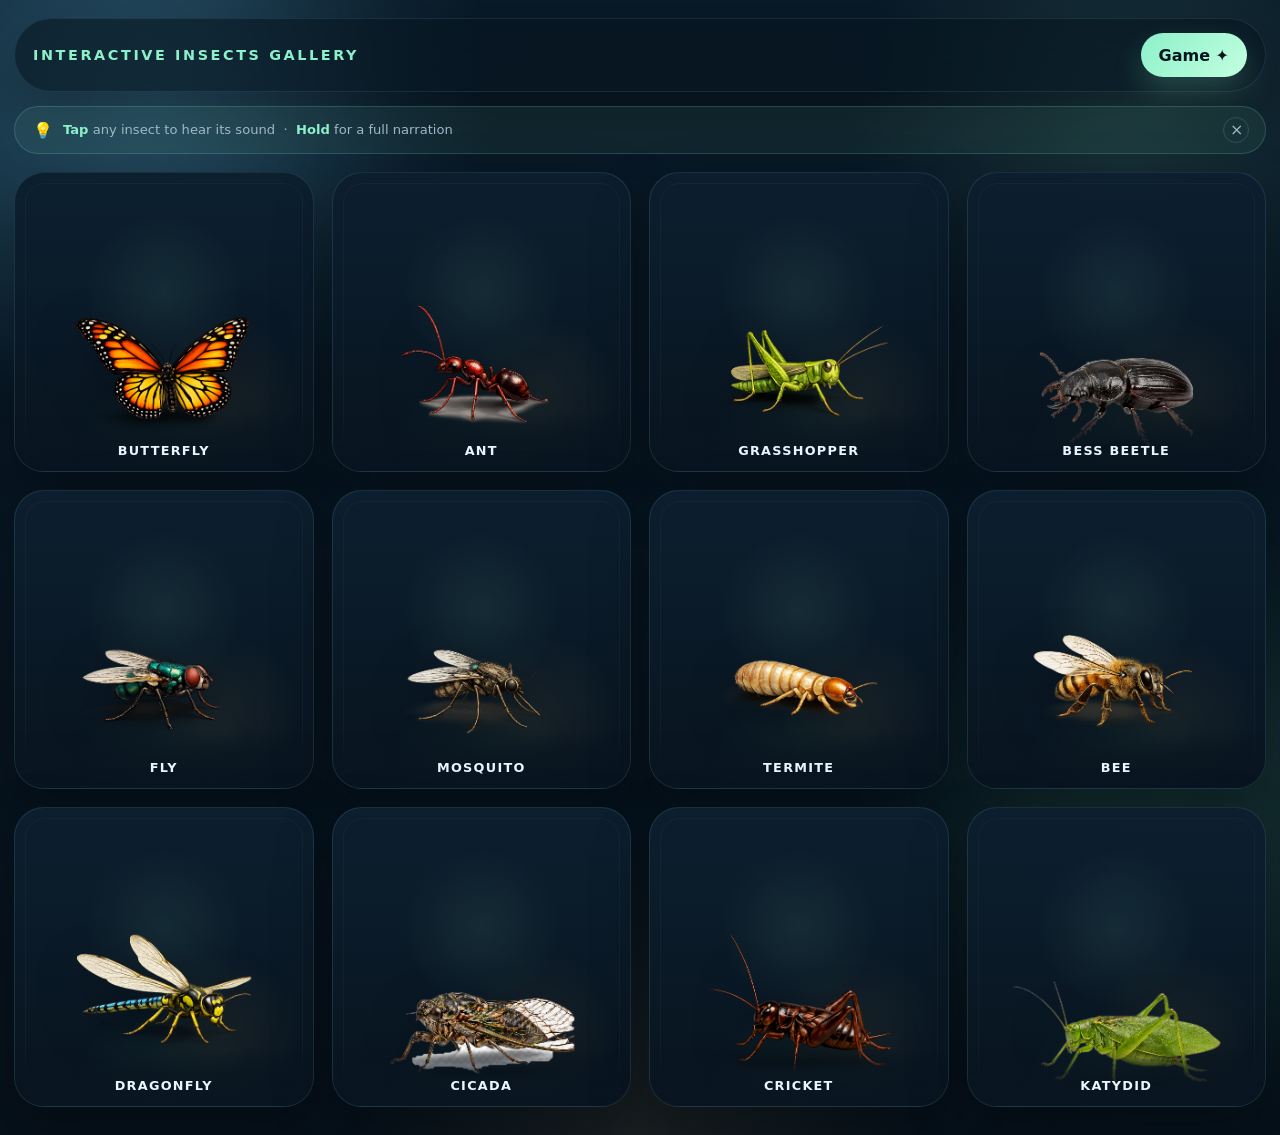
==== commit 837bb487: "Changing Quiz->Game" ====
--- a/index.html
+++ b/index.html
@@ -13,7 +13,7 @@
       <div class="brand">Interactive Insects Gallery</div>
 
       <div class="topbar-actions">
-        <a class="quiz-link" href="quiz.html">Quiz</a>
+        <a class="quiz-link" href="quiz.html">Game ✦</a>
       </div>
     </header>
 
